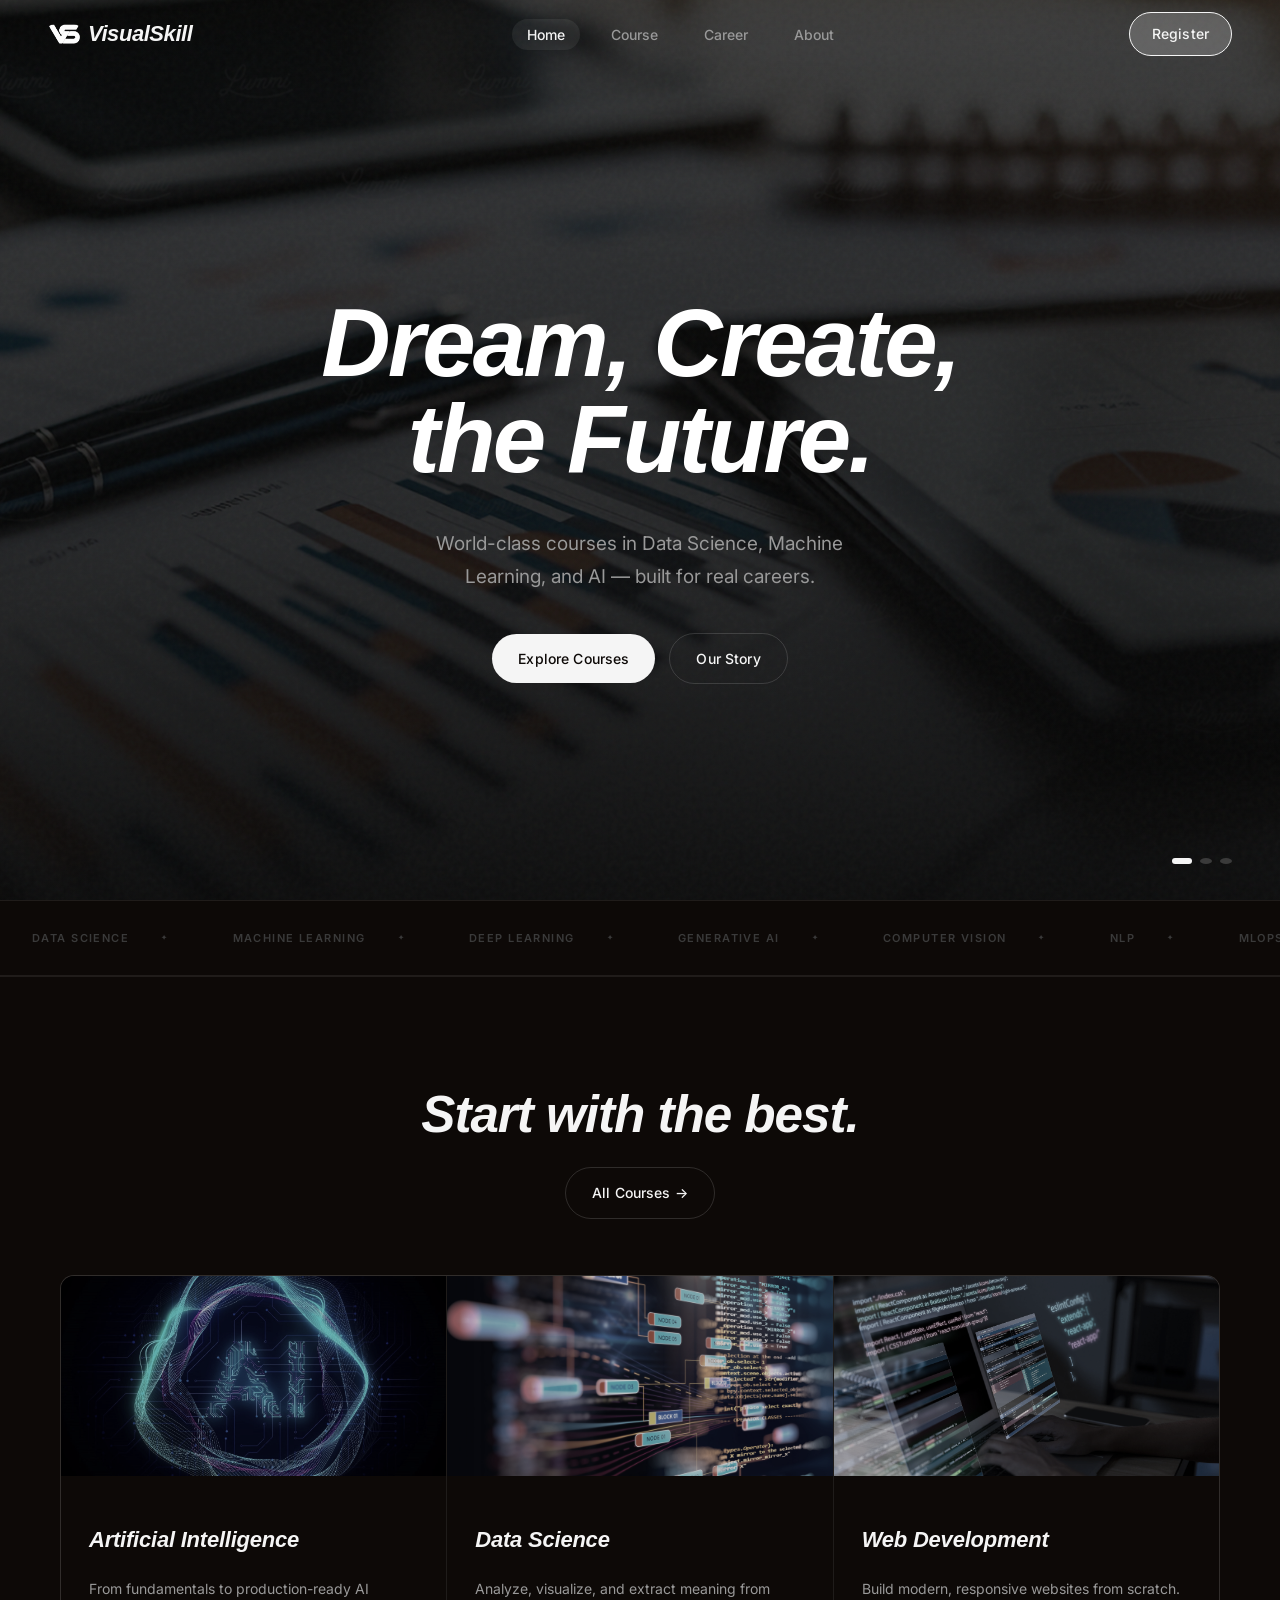
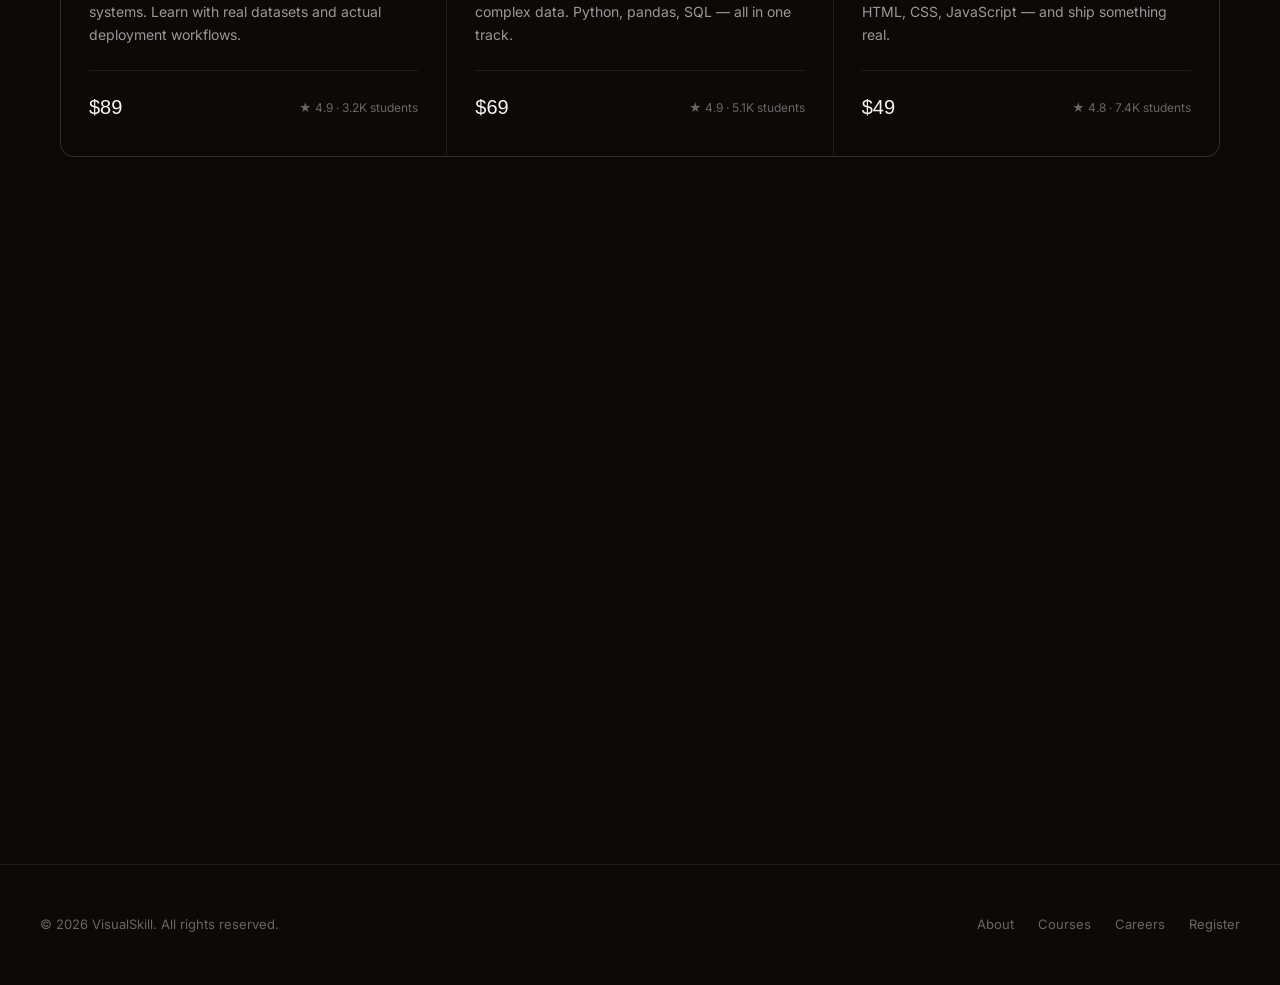
==== index.html @ c840c611 "fix:fe" ====
<!DOCTYPE html>
<html lang="en">
    
<head>
    <meta charset="UTF-8">
    <meta name="viewport" content="width=device-width, initial-scale=1.0">
    <meta name="description"
        content="VisualSkill — Learn Data Science, Machine Learning, and AI from industry experts.">
    <title>VisualSkill</title>
    <link rel="stylesheet" href="css/global.css">
    <link rel="stylesheet" href="css/index.css">
    <link rel="stylesheet" href="css/course.css">
    <script src="js/script.js" defer></script>
</head>

<body>
    <header>
        <nav class="navbar" id="navbar">
            <div class="logowrap" onclick="window.location.href='index.html'" style="cursor: pointer;">
                <img src="assets/icons/logo.png" alt="VisualSkill Logo" class="logo">
                <h1 class="logo">VisualSkill</h1>
            </div>

            <ul class="nav-links" id="navLinks">
                <li><a href="index.html">Home</a></li>
                <li><a href="course.html">Course</a></li>
                <li><a href="career.html">Career</a></li>
                <li><a href="about.html">About</a></li>
                <li class="nav-register-mobile">
                    <a href="register.html" class="btn btn-register">Register</a>
                </li>
            </ul>

            <div class="nav-register-desktop">
                <a href="register.html" class="btn btn-register">Register</a>
            </div>

            <button class="menu-button" onclick="toggleMenu()" aria-label="Toggle Menu">☰</button>
        </nav>
    </header>

    <section class="hero">
        <div class="hero-bg">
            <img src="assets/images/hero1.png" alt="Hero — Data Science" class="active">
            <img src="assets/images/hero2.png" alt="Hero — Machine Learning">
            <img src="assets/images/hero3.png" alt="Hero — Artificial Intelligence">
        </div>

        <div class="hero-content">
            <h1>Dream, Create,<br>the Future.</h1>
            <p>World-class courses in Data Science, Machine Learning, and AI — built for real careers.</p>
            <div class="hero-actions">
                <a href="course.html" class="btn">Explore Courses</a>
                <a href="about.html" class="btn btn-outline">Our Story</a>
            </div>
        </div>

        <div class="hero-dots">
            <button class="hero-dot active" aria-label="Slide 1"></button>
            <button class="hero-dot" aria-label="Slide 2"></button>
            <button class="hero-dot" aria-label="Slide 3"></button>
        </div>
    </section>

    <section class="trail-section">
        <section class="trail-track">
            <span class="trail-item">Data Science</span>
            <span class="trail-item">Machine Learning</span>
            <span class="trail-item">Deep Learning</span>
            <span class="trail-item">Generative AI</span>
            <span class="trail-item">Computer Vision</span>
            <span class="trail-item">NLP</span>
            <span class="trail-item">MLOps</span>
            <span class="trail-item">Python</span>
            <span class="trail-item">SQL & Analytics</span>
            <span class="trail-item">Cloud Engineering</span>
            <span class="trail-item">Data Science</span>
            <span class="trail-item">Machine Learning</span>
            <span class="trail-item">Deep Learning</span>
            <span class="trail-item">Generative AI</span>
            <span class="trail-item">Computer Vision</span>
            <span class="trail-item">NLP</span>
            <span class="trail-item">MLOps</span>
            <span class="trail-item">Python</span>
            <span class="trail-item">SQL & Analytics</span>
            <span class="trail-item">Cloud Engineering</span>
        </section>
    </section>

    <article class="courses reveal">
        <section class="container">
            <div class="courses-header">
                <div>
                    <h2>Start with the best.</h2>
                </div>
                <a href="course.html" class="btn btn-outline">All Courses →</a>
            </div>

            <div class="course-container">

                <article class="course-card">
                    <img src="assets/images/ai.jpg" alt="Artificial Intelligence course thumbnail">
                    <div class="course-card-body">
                        <h3>Artificial Intelligence</h3>
                        <p>From fundamentals to production-ready AI systems. Learn with real datasets and actual
                            deployment workflows.</p>
                        <div class="course-card-footer">
                            <span class="course-price">$89</span>
                            <span class="course-students">★ 4.9 · 3.2K students</span>
                        </div>
                    </div>
                </article>

                <article class="course-card">
                    <img src="assets/images/ds.jpg" alt="Data Science course thumbnail">
                    <div class="course-card-body">
                        <h3>Data Science</h3>
                        <p>Analyze, visualize, and extract meaning from complex data. Python, pandas, SQL — all in one
                            track.</p>
                        <div class="course-card-footer">
                            <span class="course-price">$69</span>
                            <span class="course-students">★ 4.9 · 5.1K students</span>
                        </div>
                    </div>
                </article>

                <article class="course-card">
                    <img src="assets/images/web.jpg" alt="Web Development course thumbnail">
                    <div class="course-card-body">
                        <h3>Web Development</h3>
                        <p>Build modern, responsive websites from scratch. HTML, CSS, JavaScript — and ship something
                            real.</p>
                        <div class="course-card-footer">
                            <span class="course-price">$49</span>
                            <span class="course-students">★ 4.8 · 7.4K students</span>
                        </div>
                    </div>
                </article>

            </div>
        </section>
    </article>

    <section class="career reveal">
        <div class="container">
            <article class="career-inner">
                <div class="career-text">
                    <h2>Join Our Team.</h2>
                    <p>We're looking for passionate people who believe learning changes lives. Shape the future of tech
                        education with us.</p>
                </div>
                <div class="career-cta">
                    <a href="career.html" class="btn btn-dark">View Open Roles</a>
                </div>
            </article>
        </div>
    </section>

    
    <footer>
        <p>&copy; 2026 VisualSkill. All rights reserved.</p>
        <div class="footer-links">
            <a href="about.html">About</a>
            <a href="course.html">Courses</a>
            <a href="career.html">Careers</a>
            <a href="register.html">Register</a>
        </div>
    </footer>

</body>

</html>
---- css/global.css ----
@import url('https://fonts.googleapis.com/css2?family=Inter:wght@300;400;500;600&family=Playfair+Display:ital,wght@0,700;1,400;1,700&display=swap');

:root {
    --black:       #0D0907;
    --black-2:     #111111;
    --black-3:     #1a1a1a;
    --black-4:     #242424;
    --gray-dark:   #3a3a3a;
    --gray-mid:    #666666;
    --gray-light:  #999999;
    --gray-pale:   #cccccc;
    --white-dim:   #e8e8e8;
    --white:       #f5f5f5;
    --pure-white:  #ffffff;
    --border:      rgba(255,255,255,0.08);
    --border-md:   rgba(255,255,255,0.14);      

    --font-display: 'Montserrat', sans-serif;
    --font-body:    'Inter', sans-serif;

    --nav-h: 68px;
    --radius: 14px;
    --radius-lg: 24px;
    --radius-pill: 999px;
    --ease: cubic-bezier(0.4, 0, 0.2, 1);
    --transition: 0.3s var(--ease);
    --max-w: 1160px;
}

html { scroll-behavior: smooth; }

body {
    margin: 0;
    padding: 0;
    box-sizing: border-box;
    font-family: var(--font-body);
    background-color: var(--black);
    color: var(--white);
    font-size: 16px;
    line-height: 1.65;
    overflow-x: hidden;
    -webkit-font-smoothing: antialiased;
}



a { color: inherit; text-decoration: none; }
img { max-width: 100%; display: block; }
ul { list-style: none; }
button { font-family: var(--font-body); cursor: pointer; border: none; background: none; }

.container {
    max-width: var(--max-w);
    margin: 0 auto;
    padding: 0 40px;
}

.section { padding: 110px 0; }

.section-label {
    font-size: 11px;
    font-weight: 600;
    letter-spacing: 0.14em;
    text-transform: uppercase;
    color: var(-);
    margin-bottom: 14px;
}

.btn {
    display: inline-flex;
    align-items: center;
    gap: 8px;
    font-family: var(--font-body);
    font-size: 14px;
    font-weight: 500;
    padding: 13px 26px;
    border-radius: var(--radius-pill);
    transition: var(--transition);
    cursor: pointer;
    border: none;
    white-space: nowrap;
    letter-spacing: 0.01em;
    background: var(--white);
    color: var(--black);
}

.btn:hover {
    background: var(--pure-white);
    transform: scale(1.03);
}

.btn-outline {
    background: transparent;
    color: var(--white);
    border: 1px solid var(--border-md);
}

.btn-outline:hover {
    background: rgba(255,255,255,0.06);
    border-color: rgba(255,255,255,0.28);
}

.btn-dark {
    background: var(--black);
    color: var(--pure-white);
    border: 1px solid rgba(0,0,0,0.08);
}

.btn-dark:hover {
    background: var(--black-3);
    transform: scale(1.03);
}

/* ── Navbar ── */
.navbar {
    position: fixed;
    top: 0; left: 0; right: 0;
    z-index: 900;
    height: var(--nav-h);
    display: flex;
    justify-content: space-between;
    align-items: center;
    padding: 0 48px;
    transition: var(--transition);
}

.navbar.scrolled {
    background: rgba(8, 8, 8, 0.88);
    backdrop-filter: blur(24px);
    -webkit-backdrop-filter: blur(24px);
    border-bottom: 1px solid var(--border);
}

.logo {
    font-family: var(--font-display);
    font-style: italic;
    font-size: 22px;
    font-weight: 700;
    color: var(--white);
    letter-spacing: -0.02em;
    line-height: 1;
}

.logowrap {
    display: flex;
    flex-direction: row;
    align-items: center;
    gap: 8px;
}

.logowrap img{
    width: 32px;
    height: 20px;
    border-radius: 6px;
}

.nav-links {
    display: flex;
    align-items: center;
    gap: 16px;
}

.nav-links a {
    font-size: 14px;
    font-weight: 500;
    color: var(--gray-light);
    padding: 7px 15px;
    border-radius: var(--radius-pill);
    transition: var(--transition);
}

.nav-links a:hover,
.nav-links a.active {
    color: var(--white);
    background: rgba(255,255,255,0.07);
}

.btn-register {
    font-size: 14px;
    font-weight: 500;
    color: var(--white);
    background: rgba(255,255,255,0.2);
    border-color: var(--white);
    border-style: solid;
    border-width: 0.5px ;
    
    padding: 9px 22px;
    border-radius: var(--radius-pill);
    transition: var(--transition);
}

.btn-register:hover {
    background: var(--white);
    color: var(--black);
    transform: scale(1.03);
}

.nav-register-mobile { display: none; }
.nav-register-desktop { display: block; }

.menu-button {
    display: none;
    flex-direction: column;
    gap: 5px;
    padding: 8px;
    color: var(--white);
    font-size: 22px;
    line-height: 1;
    background: none;
    border: none;
}

.nav-links.active {
    display: flex !important;
}

/* ── Footer ── */
footer {
    padding: 36px 40px;
    border-top: 1px solid var(--border);
    display: flex;
    align-items: center;
    justify-content: space-between;
    gap: 24px;
}

footer p {
    font-size: 13px;
    color: var(--gray-mid);
}

.footer-links {
    display: flex;
    gap: 24px;
}

.footer-links a {
    font-size: 13px;
    color: var(--gray-mid);
    transition: var(--transition);
}

.footer-links a:hover { color: var(--white); }

/* ── Animations ── */
.reveal {
    opacity: 0;
    transform: translateY(28px);
    transition: opacity 0.7s var(--ease), transform 0.7s var(--ease);
}

.reveal.visible {
    opacity: 1;
    transform: translateY(0);
}

@keyframes pageEnter {
    from { opacity: 0; transform: translateY(16px); }
    to   { opacity: 1; transform: translateY(0); }
}

.page-hero {
    padding-top: 80px;
    padding-bottom: 80px;
    border-bottom: 1px solid var(--border);
}

.page-hero h1 {
    font-family: var(--font-display);
    font-size: clamp(40px, 6vw, 80px);
    font-style: italic;
    letter-spacing: -0.03em;
    line-height: 1.05;
    margin-bottom: 20px;
}

.page-hero p {
    font-size: 18px;
    color: var(--gray-light);
    max-width: 520px;
    line-height: 1.7;
}

/* ── Responsive ── */
@media screen and (max-width: 700px) {
    .navbar { padding: 0 20px; }

    .nav-register-desktop { display: none; }

    .nav-register-mobile {
        display: block;
        margin-top: 8px;
    }

    .nav-register-mobile .btn-register {
        font-size: 18px;
        font-family: var(--font-display);
        font-style: italic;
        font-weight: 700;
        background: var(--white);
        color: var(--black);
        padding: 12px 32px;
    }

    .nav-links {
        position: fixed;
        top: var(--nav-h);
        left: 0; right: 0;
        background: rgba(8,8,8,0.97);
        backdrop-filter: blur(20px);
        flex-direction: column;
        align-items: center;
        padding: 40px 24px;
        gap: 20px;
        display: none;
        border-bottom: 1px solid var(--border);
    }

    .nav-links a {
        font-size: 22px;
        font-family: var(--font-display);
        font-style: italic;
    }

    .menu-button { display: flex; }

    footer {
        flex-direction: column;
        text-align: center;
        padding: 28px 20px;
    }

}
---- css/index.css ----
/* ── Hero ── */
.hero {
    position: relative;
    height: 100vh;
    min-height: 640px;
    overflow: hidden;
    display: flex;
    align-items: center;
    justify-content: center;
}

.hero-bg {
    position: absolute;
    inset: 0;
    z-index: 0;
}

.hero-bg img {
    position: absolute;
    inset: 0;
    width: 100%;
    height: 100%;
    object-fit: cover;
    opacity: 0;
    transition: opacity 1.2s ease-in-out;
    filter: brightness(0.35) grayscale(40%);
}

.hero-bg img.active {
    opacity: 1;
}

.hero::before {
    content: '';
    position: absolute;
    inset: 0;
    background: linear-gradient(
        180deg,
        rgba(8,8,8,0.35) 0%,
        rgba(8,8,8,0.55) 60%,
        rgba(8,8,8,0.92) 100%
    );
    z-index: 1;
}

.hero::after {
    content: '';
    position: absolute;
    inset: 0;
    background-image: url("data:image/svg+xml,%3Csvg viewBox='0 0 200 200' xmlns='http://www.w3.org/2000/svg'%3E%3Cfilter id='n'%3E%3CfeTurbulence type='fractalNoise' baseFrequency='0.85' numOctaves='4' stitchTiles='stitch'/%3E%3C/filter%3E%3Crect width='100%25' height='100%25' filter='url(%23n)' opacity='0.035'/%3E%3C/svg%3E");
    z-index: 2;
    pointer-events: none;
}

.hero-content {
    position: relative;
    z-index: 3;
    text-align: center;
    padding: 0 24px;
    max-width: 820px;
    display: flex;
    flex-direction: column;
    align-items: center;
    animation: heroFadeUp 1s var(--ease) both;
}

@keyframes heroFadeUp {
    from { opacity: 0; transform: translateY(36px); }
    to   { opacity: 1; transform: translateY(0); }
}

.hero-content h1 {
    font-family: var(--font-display);
    font-size: clamp(44px, 7.5vw, 96px);
    font-style: italic;
    font-weight: 700;
    line-height: 1;
    letter-spacing: -0.03em;
    color: var(--pure-white);
    margin-bottom: 22px;
}

.hero-content p {
    font-size: clamp(16px, 2vw, 19px);
    color: var(--gray-light);
    max-width: 480px;
    margin-bottom: 40px;
    line-height: 1.7;
}

.hero-actions {
    display: flex;
    align-items: center;
    gap: 14px;
    flex-wrap: wrap;
    justify-content: center;
}

.hero-dots {
    position: absolute;
    bottom: 36px;
    right: 48px;
    z-index: 3;
    display: flex;
    gap: 8px;
}

.hero-dot {
    width: 6px; height: 6px;
    border-radius: 50%;
    background: var(--gray-dark);
    transition: var(--transition);
    cursor: pointer;
    border: none;
}

.hero-dot.active {
    background: var(--white);
    width: 20px;
    border-radius: 3px;
}

/* ── Trail / Ticker ── */
.trail-section {
    padding: 28px 0;
    border-top: 1px solid var(--border);
    border-bottom: 1px solid var(--border);
    overflow: hidden;
}

.trail-track {
    display: flex;
    gap: 0;
    animation: trail 30s linear infinite;
    width: max-content;
}

.trail-track:hover { animation-play-state: paused; }

.trail-item {
    font-size: 11px;
    font-weight: 600;
    letter-spacing: 0.13em;
    text-transform: uppercase;
    color: var(--gray-dark);
    white-space: nowrap;
    padding: 0 32px;
    display: flex;
    align-items: center;
    gap: 32px;
}

.trail-item::after {
    content: '✦';
    font-size: 7px;
    color: var(--gray-dark);
}

@keyframes trail {
    from { transform: translateX(0); }
    to   { transform: translateX(-50%); }
}

/* ── Career CTA (index) ── */
.career {
    padding: 110px 0;
    border-top: 1px solid var(--border);
}

.career-inner {
    background: var(--white);
    color: var(--black);
    border-radius: var(--radius-lg);
    padding: 88px 80px;
    display: flex;
    align-items: center;
    justify-content: space-between;
    gap: 48px;
    position: relative;
    overflow: hidden;
}

.career-inner::before {
    content: 'JOIN';
    position: absolute;
    right: -24px;
    top: 50%;
    transform: translateY(-50%);
    font-family: var(--font-display);
    font-style: italic;
    font-size: 200px;
    opacity: 0.04;
    line-height: 1;
    pointer-events: none;
    letter-spacing: -0.05em;
    color: var(--black);
}

.career-text h2 {
    font-family: var(--font-display);
    font-size: clamp(28px, 3.5vw, 48px);
    font-style: italic;
    letter-spacing: -0.02em;
    line-height: 1.1;
    margin-bottom: 14px;
    color: var(--black);
}

.career-text p {
    font-size: 16px;
    color: rgba(0,0,0,0.55);
    max-width: 400px;
    line-height: 1.7;
}

.career-cta { flex-shrink: 0; }

/* ── Responsive ── */
@media screen and (max-width: 700px) {
    .hero-content h1 { font-size: clamp(38px, 11vw, 56px); }
    .hero-scroll { display: none; }
    .hero-dots { right: 20px; bottom: 24px; }

    .career { padding: 72px 0; }

    .career-inner {
        flex-direction: column;
        padding: 48px 32px;
        text-align: center;
        border-radius: var(--radius);
    }

    .career-inner::before { display: none; }
}
---- css/course.css ----
.courses {
    padding: 110px 0;
    border-top: 1px solid var(--border);
}

.courses .container {
    padding: 0 40px;
}

.jobs-filter {
    display: flex;
    gap: 8px;
    margin-bottom: 48px;
    flex-wrap: wrap;
}

.courses-header {
    display: flex;
    flex-direction: column;
    align-items: center;
    margin-bottom: 56px;
    gap: 24px;
}

.courses-header h2 {
    margin: 0;
    font-family: var(--font-display);
    font-size: clamp(32px, 4vw, 52px);
    font-style: italic;
    letter-spacing: -0.02em;
    line-height: 1.1;
}

.course-container {
    display: grid;
    grid-template-columns: repeat(3, 1fr);
    gap: 1px;
    background: var(--border);
    border: 1px solid var(--border);
    border-radius: var(--radius);
    overflow: hidden;
}

.course-card {
    background: var(--black);
    padding: 0;
    transition: background var(--transition);
    display: flex;
    flex-direction: column;
    overflow: hidden;
}

.course-card:hover {
    background: var(--black-3);
}

.course-card img {
    width: 100%;
    height: 200px;
    object-fit: cover;
    filter: grayscale(60%) brightness(0.8);
    transition: var(--transition);
}

.course-card:hover img {
    filter: grayscale(20%) brightness(0.9);
}

.course-card-body {
    padding: 28px 28px 32px;
    display: flex;
    flex-direction: column;
    flex: 1;
}

.course-tag {
    font-size: 10px;
    font-weight: 600;
    letter-spacing: 0.12em;
    text-transform: uppercase;
    color: var(--gray-mid);
    margin-bottom: 10px;
}

.course-card h3 {
    font-family: var(--font-display);
    font-size: 22px;
    font-style: italic;
    letter-spacing: -0.01em;
    margin-bottom: 10px;
    line-height: 1.25;
}

.course-card p {
    font-size: 14px;
    color: var(--gray-light);
    line-height: 1.65;
    flex: 1;
    margin-bottom: 24px;
}

.course-card-footer {
    display: flex;
    align-items: center;
    justify-content: space-between;
    padding-top: 20px;
    border-top: 1px solid var(--border);
}

.course-price {
    font-family: var(--font-display);
    font-size: 20px;
}

.course-students {
    font-size: 12px;
    color: var(--gray-mid);
}

/* ── Course Page Grid ── */
.course-page-grid {
    display: grid;
    grid-template-columns: repeat(3, 1fr);
    gap: 1px;
    background: var(--border);
    border: 1px solid var(--border);
    border-radius: var(--radius);
    overflow: hidden;
}

.rating-section {
    background: #000;
    padding: 80px 20px;
    display: flex;
    justify-content: center;
}

.rating-wrapper {
    width: 100%;
    max-width: 1200px;
}

.rating-kiri {
    text-align: center;
}

.rating-judul {
    font-size: clamp(32px, 5vw, 56px);
    color: #fff;
    margin-bottom: 16px;
}

.rating-subjudul {
    max-width: 650px;
    margin: 0 auto 60px;

    font-size: 16px;
    line-height: 1.7;
    color: #bdbdbd;
}

/* TESTIMONIAL */
.testimonial-section {
    width: 100%;
    margin-bottom: 30px;
}

.testimonial-container {
    background: #efefef;
    border-radius: 24px;
    padding: 30px 60px;
    display: flex;
    align-items: center;
    justify-content: space-between;
    gap: 40px;
    overflow: hidden;

    transition:
        background-color 0.4s ease-in-out,
        transform 0.4s ease-in-out;
}

/* transition default */
.testimonial-container h2,
.testimonial-container span,
.testimonial-container p {
    transition: color 0.4s ease-in-out;
}

/* hover */
.testimonial-container:hover {
    background-color: var(--black);
    border: 1px solid var(--border);
    transform: translateY(-2px);
}

.testimonial-container:hover h2,
.testimonial-container:hover span,
.testimonial-container:hover p {
    color: #fff;
}

.testimonial-content {
    flex: 1;
}

.testimonial-text {
    font-size: clamp(14px, 3vw, 20px);
    line-height: 1.5;
    font-weight: 500;
    color: #111827;
    margin-bottom: 40px;
}

.testimonial-author {
    display: flex;
    align-items: center;
    gap: 16px;
}

.author-image {
    width: 60px;
    height: 60px;

    border-radius: 50%;
    object-fit: cover;
}

.author-detail {
    display: flex;
    flex-direction: column;
    gap: 4px;
}

.author-top {
    display: flex;
    align-items: center;
    gap: 10px;
    flex-wrap: wrap;
}

.author-name {
    font-size: 18px;
    font-weight: 700;
    color: #111827;
}

.separator {
    color: #6b7280;
}

.author-brand {
    font-size: 18px;
    font-weight: 700;
    color: #0057b8;
}

.author-role {
    display: flex;
    width: 100%;
    margin: 0;
    font-size: 14px;
    align-items: start;
    color: #6b7280;
}

.testimonial-preview {
    flex: 1;
    max-width: 280px;
}

.testimonial-preview img {
    width: 100%;
    display: block;

    border-radius: 16px;

    transform: rotate(-4deg);
}

/* ── Responsive ── */
@media screen and (max-width: 700px) {
    .courses {
        padding: 72px 0;
    }

    .courses .container {
        padding: 0 20px;
    }

    .courses-header {
        flex-direction: column;
        align-items: center;
        gap: 16px;
    }

    .course-container,
    .course-page-grid {
        grid-template-columns: 1fr;
    }

    .testimonial-container {
        flex-direction: column;
        text-align: left;

        padding: 32px 24px;
    }

    .testimonial-preview {
        max-width: 100%;
    }

    .testimonial-text {
        margin-bottom: 30px;
    }
}
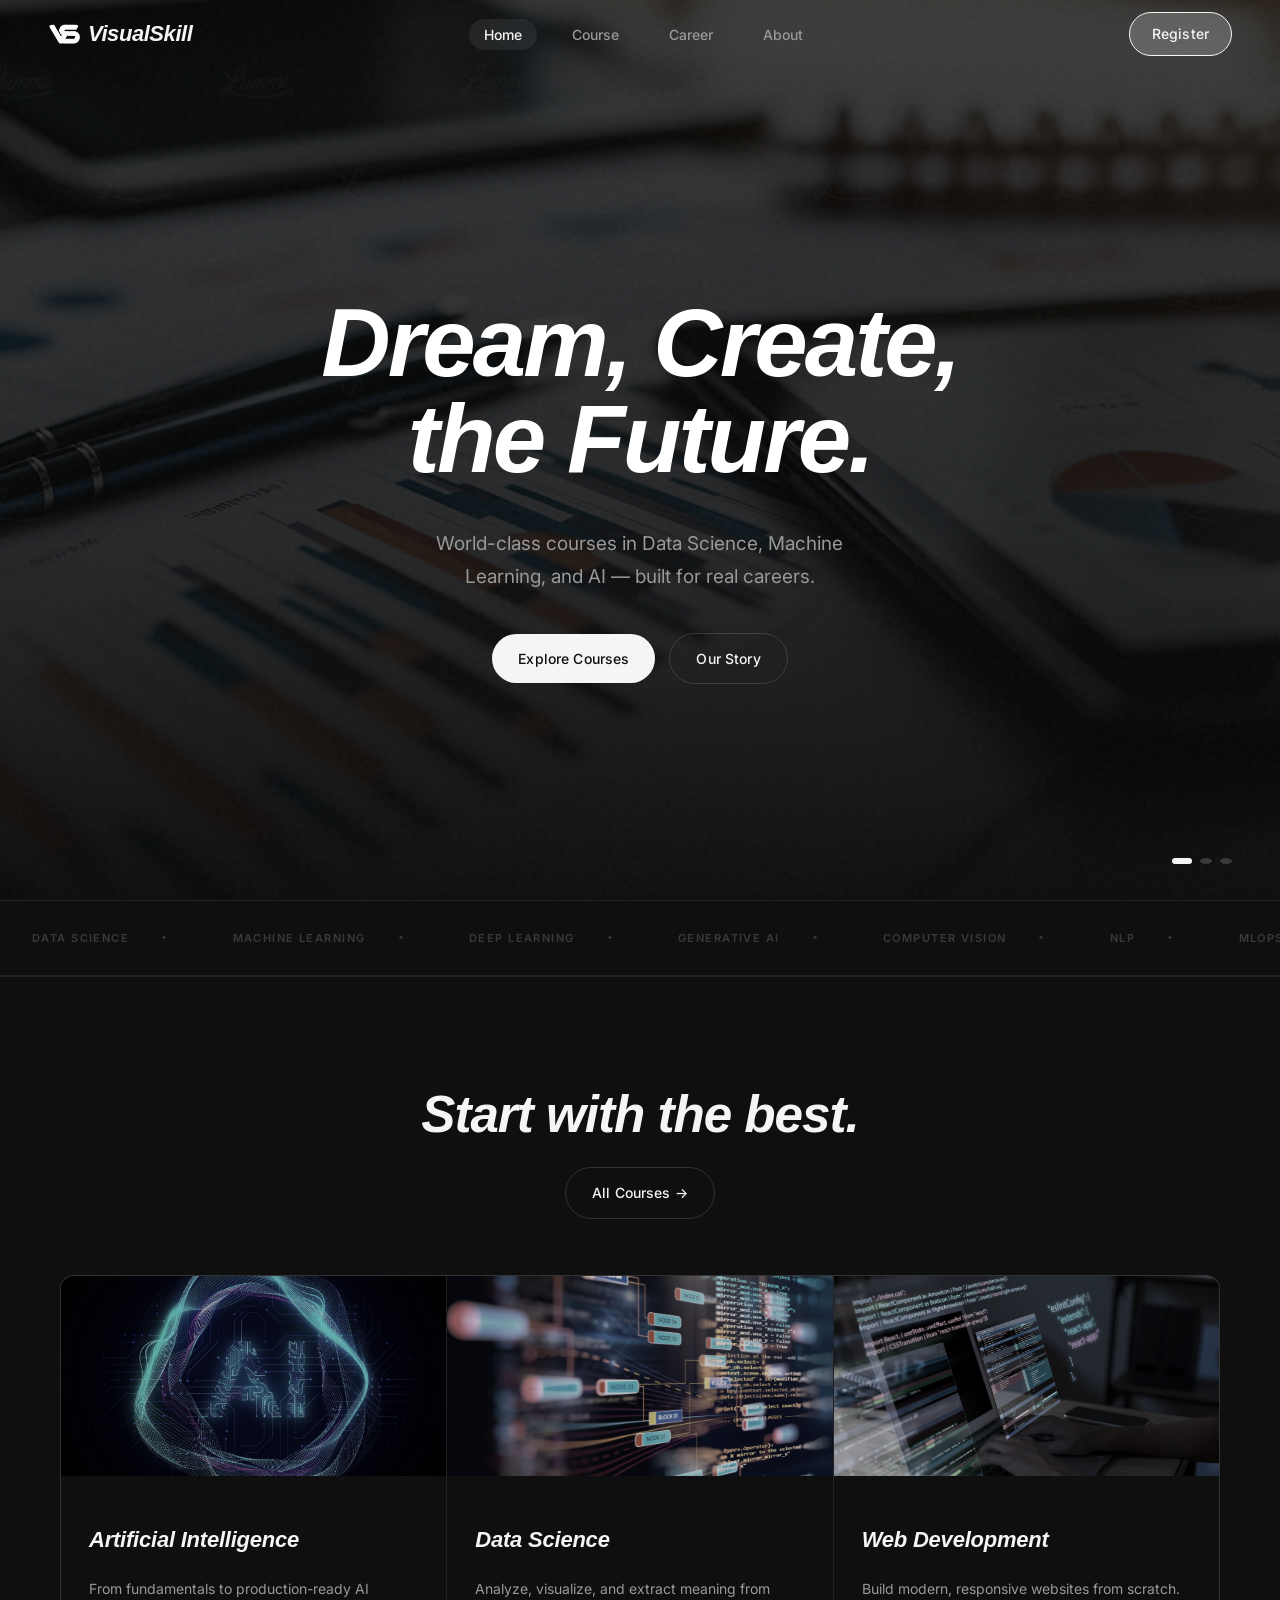
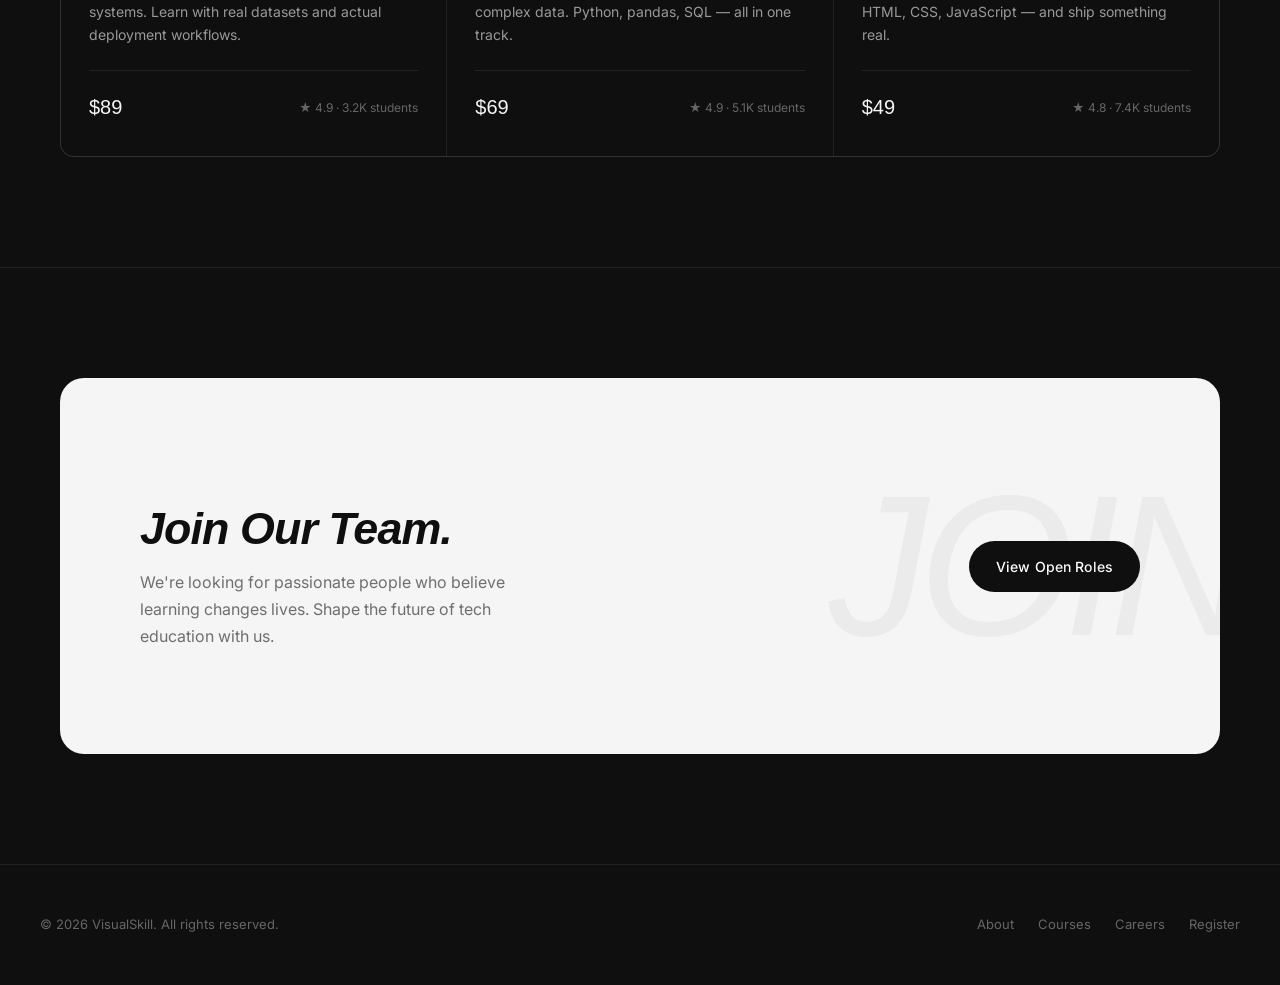
==== commit 43f58a6a: "fix:navbar" ====
--- a/index.html
+++ b/index.html
@@ -1,6 +1,6 @@
 <!DOCTYPE html>
 <html lang="en">
-    
+
 <head>
     <meta charset="UTF-8">
     <meta name="viewport" content="width=device-width, initial-scale=1.0">
@@ -16,10 +16,14 @@
 <body>
     <header>
         <nav class="navbar" id="navbar">
-            <div class="logowrap" onclick="window.location.href='index.html'" style="cursor: pointer;">
-                <img src="assets/icons/logo.png" alt="VisualSkill Logo" class="logo">
-                <h1 class="logo">VisualSkill</h1>
+            
+            <div class="wadahlogo">
+                <div class="logowrap" onclick="window.location.href='index.html'" style="cursor: pointer;">
+                    <img src="assets/icons/logo.png" alt="VisualSkill Logo" class="logo">
+                    <h1 class="logo">VisualSkill</h1>
+                </div>
             </div>
+
 
             <ul class="nav-links" id="navLinks">
                 <li><a href="index.html">Home</a></li>
@@ -156,7 +160,7 @@
         </div>
     </section>
 
-    
+
     <footer>
         <p>&copy; 2026 VisualSkill. All rights reserved.</p>
         <div class="footer-links">
--- a/css/global.css
+++ b/css/global.css
@@ -1,7 +1,7 @@
 @import url('https://fonts.googleapis.com/css2?family=Inter:wght@300;400;500;600&family=Playfair+Display:ital,wght@0,700;1,400;1,700&display=swap');
 
 :root {
-    --black:       #0D0907;
+    --black:       #0f0f0f;
     --black-2:     #111111;
     --black-3:     #1a1a1a;
     --black-4:     #242424;
@@ -62,7 +62,7 @@
     font-weight: 600;
     letter-spacing: 0.14em;
     text-transform: uppercase;
-    color: var(-);
+    color: var(--gray-light);
     margin-bottom: 14px;
 }
 
@@ -124,6 +124,12 @@
     transition: var(--transition);
 }
 
+.wadahlogo{
+    width: 110px;
+    display: flex;
+    justify-content: flex-start;
+}
+
 .navbar.scrolled {
     background: rgba(8, 8, 8, 0.88);
     backdrop-filter: blur(24px);
@@ -155,9 +161,12 @@
 }
 
 .nav-links {
-    display: flex;
-    align-items: center;
-    gap: 16px;
+    margin: 0;
+    padding: 0;
+    list-style: none;
+    display: flex;
+    align-items: center;
+    gap: 20px;
 }
 
 .nav-links a {
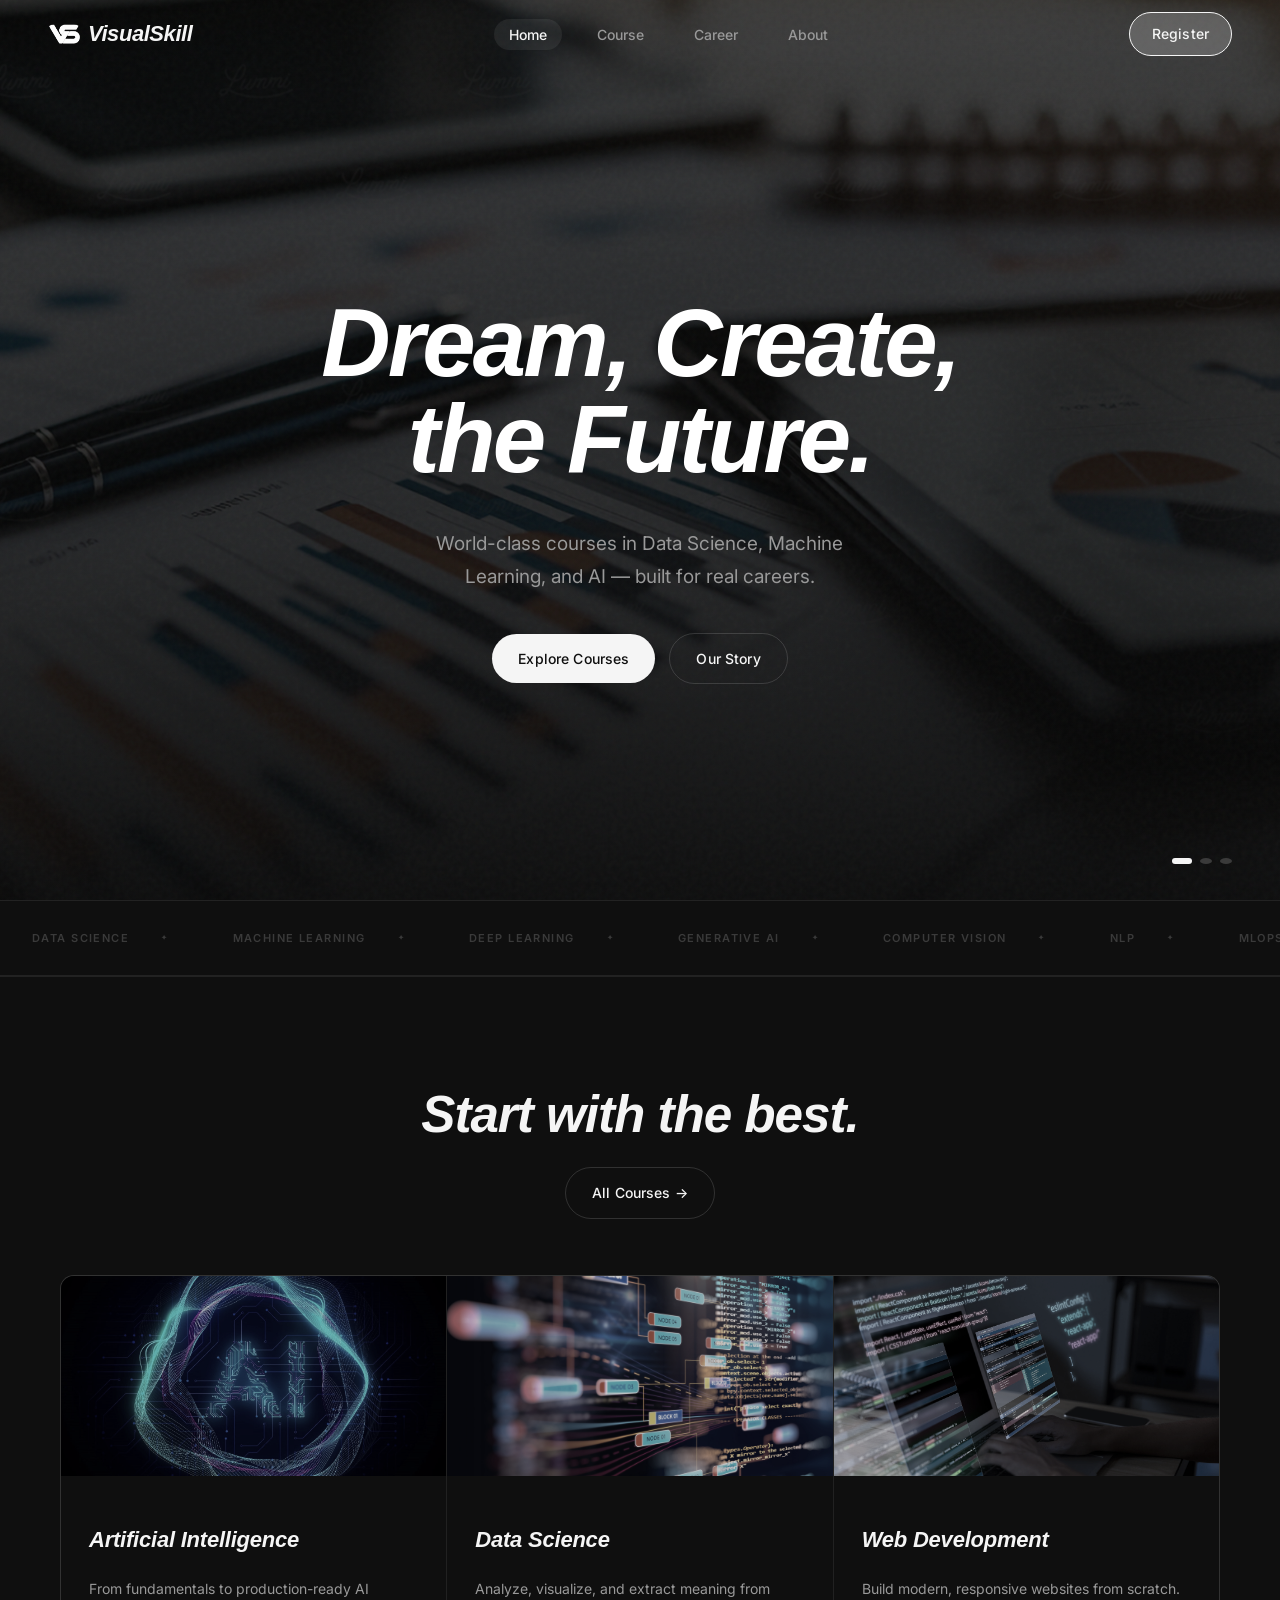
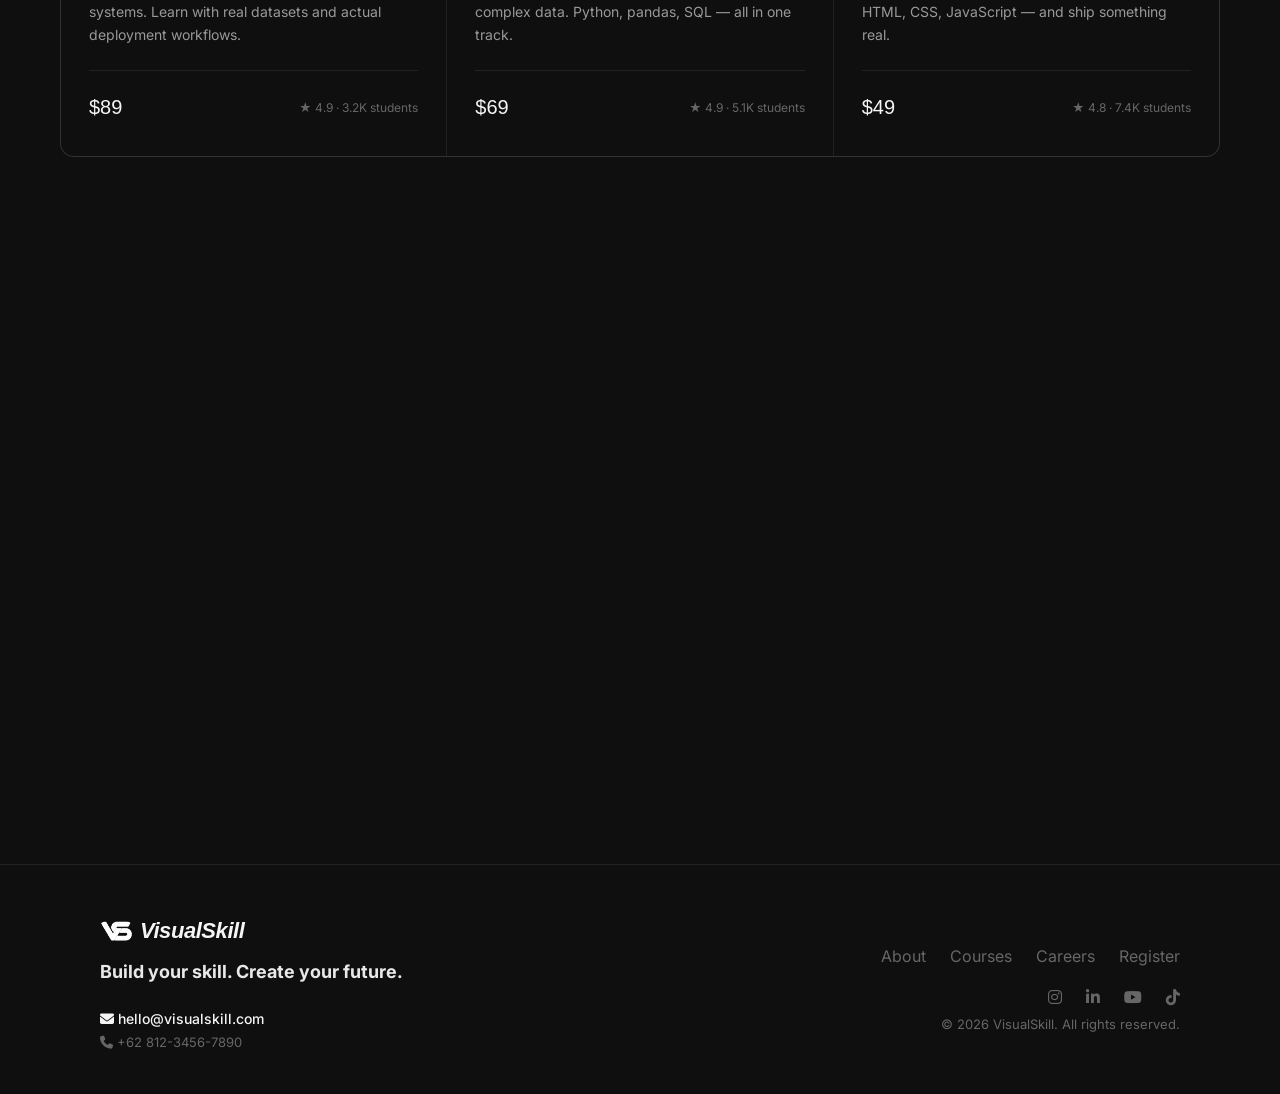
==== commit 23c1329c: "fix:assets" ====
--- a/index.html
+++ b/index.html
@@ -7,6 +7,7 @@
     <meta name="description"
         content="VisualSkill — Learn Data Science, Machine Learning, and AI from industry experts.">
     <title>VisualSkill</title>
+    <link rel="stylesheet" href="https://cdnjs.cloudflare.com/ajax/libs/font-awesome/6.5.1/css/all.min.css" />
     <link rel="stylesheet" href="css/global.css">
     <link rel="stylesheet" href="css/index.css">
     <link rel="stylesheet" href="css/course.css">
@@ -16,7 +17,6 @@
 <body>
     <header>
         <nav class="navbar" id="navbar">
-            
             <div class="wadahlogo">
                 <div class="logowrap" onclick="window.location.href='index.html'" style="cursor: pointer;">
                     <img src="assets/icons/logo.png" alt="VisualSkill Logo" class="logo">
@@ -162,12 +162,60 @@
 
 
     <footer>
-        <p>&copy; 2026 VisualSkill. All rights reserved.</p>
-        <div class="footer-links">
-            <a href="about.html">About</a>
-            <a href="course.html">Courses</a>
-            <a href="career.html">Careers</a>
-            <a href="register.html">Register</a>
+        <div class="footer-brand">
+            <div class="wadahlogo">
+                <div class="logowrap" onclick="window.location.href='index.html'" style="cursor: pointer;">
+                    <img src="assets/icons/logo.png" alt="VisualSkill Logo" class="logo">
+                    <h1 class="logo">VisualSkill</h1>
+                </div>
+            </div>
+
+            <p class="tagline">
+                Build your skill. Create your future.
+            </p>
+
+            <div class="footer-contact">
+                <p>
+                    <i class="fa-solid fa-envelope"></i>
+                    hello@visualskill.com
+                </p>
+
+                <p>
+                    <i class="fa-solid fa-phone"></i>
+                    +62 812-3456-7890
+                </p>
+            </div>
+        </div>
+
+        <div class="footer-right">
+            <div class="footer-links">
+                <a href="about.html">About</a>
+                <a href="course.html">Courses</a>
+                <a href="career.html">Careers</a>
+                <a href="register.html">Register</a>
+            </div>
+
+            <div class="footer-socials">
+                <a href="#">
+                    <i class="fa-brands fa-instagram"></i>
+                </a>
+
+                <a href="#">
+                    <i class="fa-brands fa-linkedin-in"></i>
+                </a>
+
+                <a href="#">
+                    <i class="fa-brands fa-youtube"></i>
+                </a>
+
+                <a href="#">
+                    <i class="fa-brands fa-tiktok"></i>
+                </a>
+            </div>
+
+            <p class="copyright">
+                &copy; 2026 VisualSkill. All rights reserved.
+            </p>
         </div>
     </footer>
 
--- a/css/global.css
+++ b/css/global.css
@@ -125,7 +125,7 @@
 }
 
 .wadahlogo{
-    width: 110px;
+    width: 160px;
     display: flex;
     justify-content: flex-start;
 }
@@ -225,31 +225,83 @@
 
 /* ── Footer ── */
 footer {
-    padding: 36px 40px;
+    padding: 40px 100px 40px 100px;
     border-top: 1px solid var(--border);
     display: flex;
-    align-items: center;
     justify-content: space-between;
-    gap: 24px;
-}
-
-footer p {
+    align-items: flex-start;
+    gap: 20px;
+    flex-wrap: wrap;
+}
+
+.footer-brand {
+    max-width: 420px;
+}
+
+.footer-brand h3 {
+    
+    font-size: 30px;
+    margin-bottom: 10px;
+    color: var(--white);
+}
+
+.tagline {
+    font-size: 18px;
+    font-weight: bold;
+    line-height: 1.7;
+    color: var(--white-dim);
+    margin: 0 0 10px 0;
+}
+
+.footer-contact {
+    display: flex;
+    flex-direction: column;
+    gap: 2px;
+}
+
+.footer-contact p:first-child {
+    margin: 10px 0px 0px 0px;
+    font-size: 14px;
+    font-weight: 500;
+    color: var(--white);
+}
+
+.footer-contact p,
+.copyright {
+    margin: 0;
+    max-width: 420px;
     font-size: 13px;
     color: var(--gray-mid);
 }
 
-.footer-links {
+.footer-right {
+    margin-top: 28px;
+    display: flex;
+    flex-direction: column;
+    align-items: flex-end;
+    gap: 4px;
+}
+
+.footer-links,
+.footer-socials {
+    margin: 10px 0px 0px 0px;
     display: flex;
     gap: 24px;
-}
-
-.footer-links a {
-    font-size: 13px;
+    flex-wrap: wrap;
+}
+
+.footer-links a,
+.footer-socials a {
+    margin: 0px 0px 0px 0px;
+    font-size: 16px;
     color: var(--gray-mid);
     transition: var(--transition);
 }
 
-.footer-links a:hover { color: var(--white); }
+.footer-links a:hover,
+.footer-socials a:hover {
+    color: var(--white);
+}
 
 /* ── Animations ── */
 .reveal {
@@ -334,9 +386,28 @@
     .menu-button { display: flex; }
 
     footer {
+        display: flex;
         flex-direction: column;
         text-align: center;
         padding: 28px 20px;
-    }
-
-}
+        align-items: center;
+        justify-content: center;
+    }
+
+    .footer-brand {
+        display: flex;
+        flex-direction: column;
+        align-items: center;
+        justify-content: center;
+    }
+
+    .footer-right {
+        align-items: center;
+    }
+
+    .footer-links,
+    .footer-socials {
+        justify-content: center;
+    }
+
+}
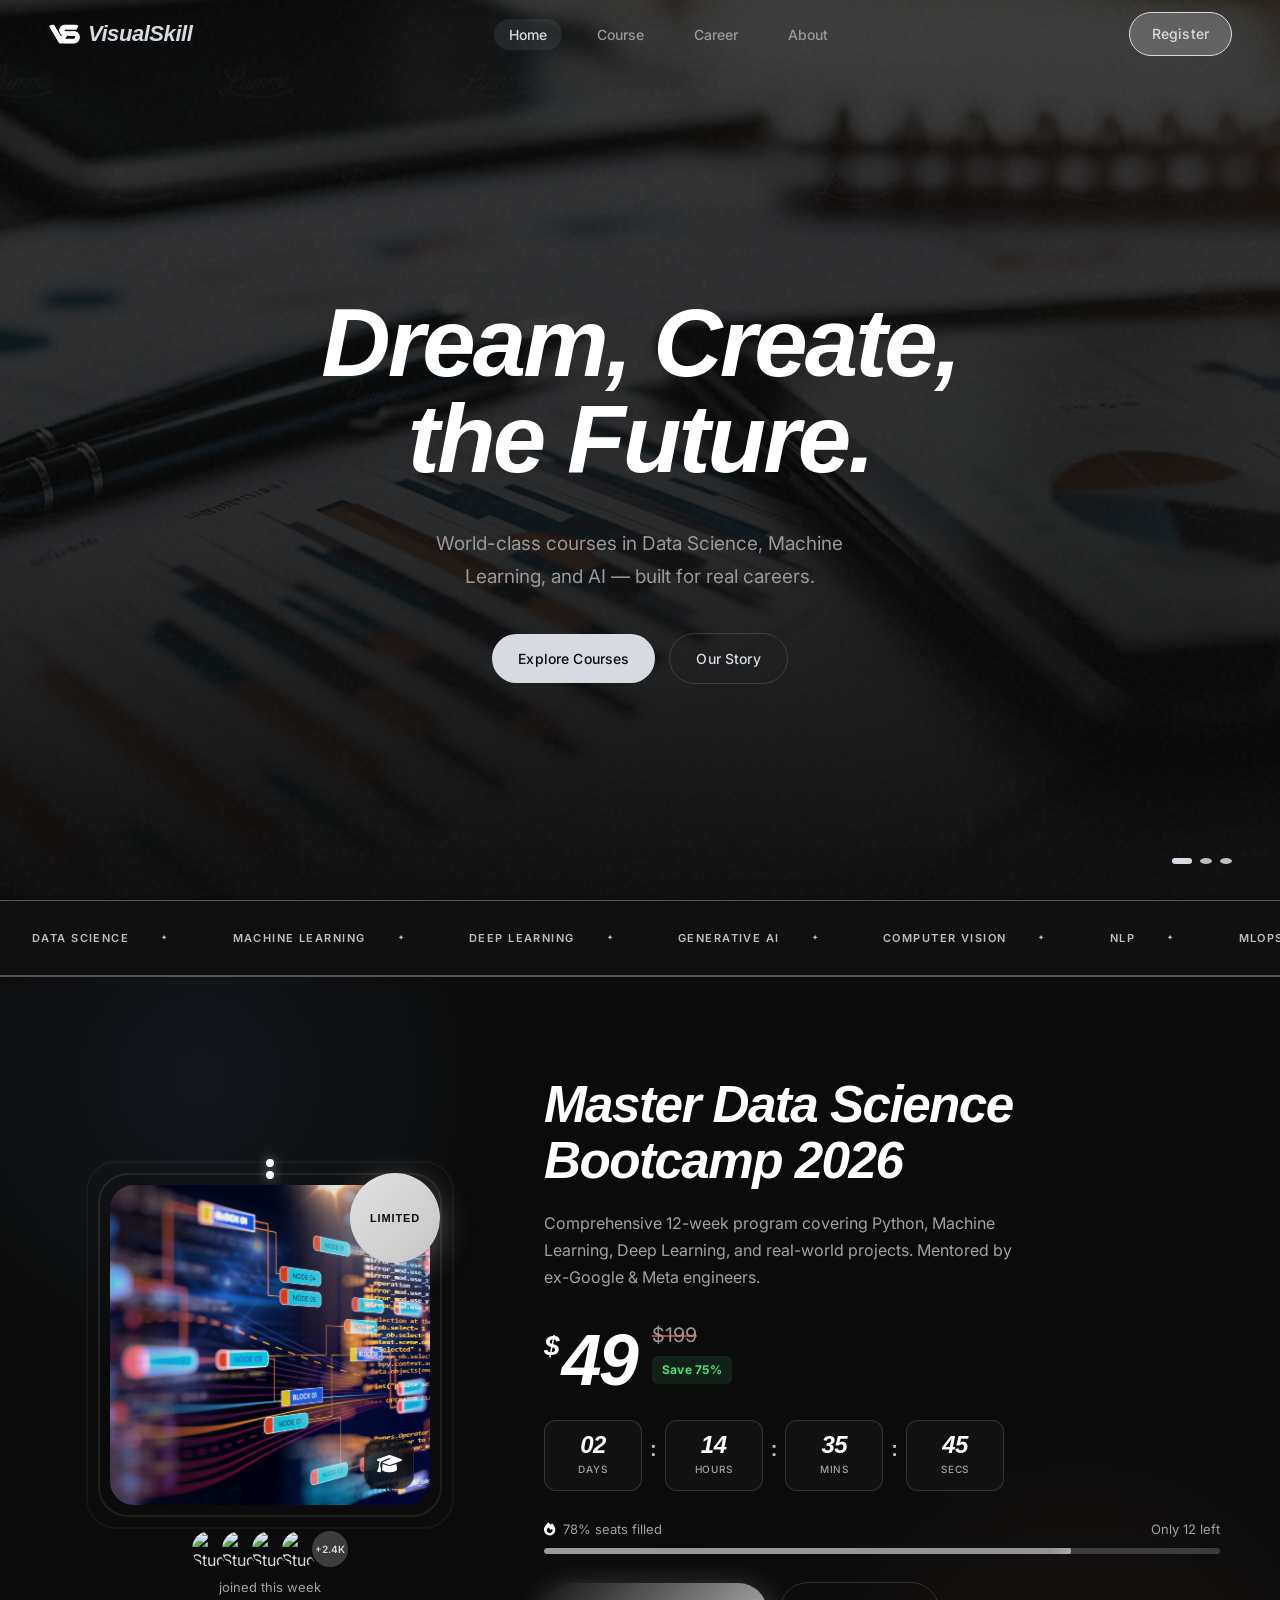
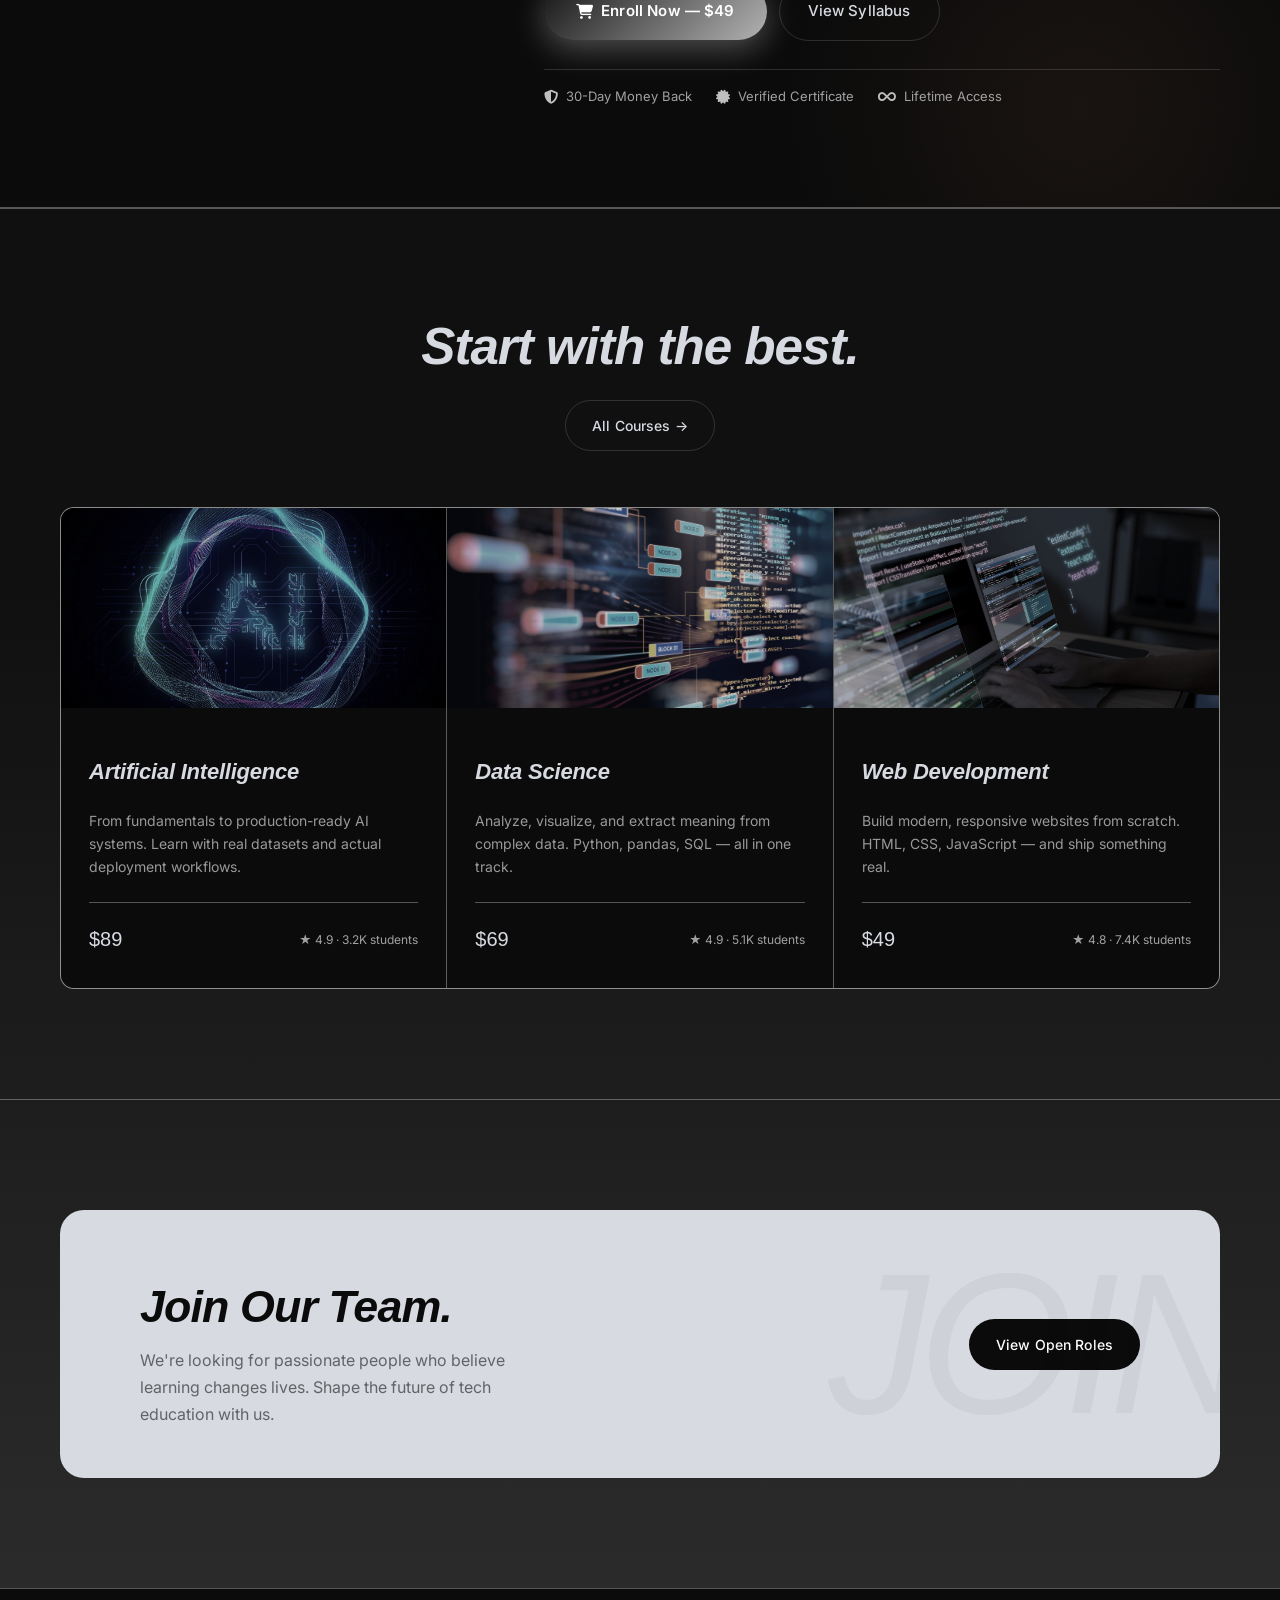
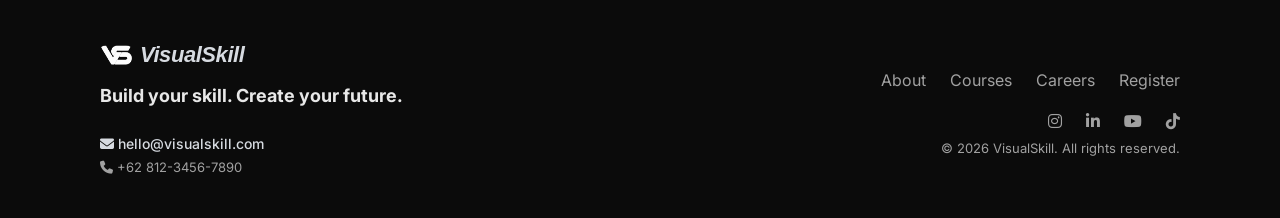
==== commit 1ff960a0: "fix: promo section" ====
--- a/index.html
+++ b/index.html
@@ -10,8 +10,10 @@
     <link rel="stylesheet" href="https://cdnjs.cloudflare.com/ajax/libs/font-awesome/6.5.1/css/all.min.css" />
     <link rel="stylesheet" href="css/global.css">
     <link rel="stylesheet" href="css/index.css">
+    <link rel="stylesheet" href="css/promo.css">
     <link rel="stylesheet" href="css/course.css">
     <script src="js/script.js" defer></script>
+    <link rel="icon" href="assets/icons/logo2.ico" type="image/png">
 </head>
 
 <body>
@@ -91,6 +93,127 @@
         </section>
     </section>
 
+    <section class="promo-section reveal" id="promoSection">
+        <div class="promo-glow"></div>
+        <div class="promo-glow promo-glow-2"></div>
+
+        <div class="container">
+            <div class="promo-inner">
+                <!-- Left: Visual & Badge -->
+                <div class="promo-visual">
+                    <div class="promo-badge-float">
+                        <span class="promo-badge-pulse"></span>
+                        <span class="promo-badge-text">LIMITED</span>
+                    </div>
+                    <div class="promo-image-wrap">
+                        <div class="promo-image-ring"></div>
+                        <div class="promo-image-ring promo-image-ring-2"></div>
+                        <img src="assets/images/ds.jpg" alt="Data Science Bootcamp" class="promo-image">
+                        <div class="promo-image-overlay">
+                            <i class="fa-solid fa-graduation-cap"></i>
+                        </div>
+                    </div>
+                    <div class="promo-students">
+                        <div class="promo-avatars">
+                            <img src="https://i.pravatar.cc/40?img=1" alt="Student">
+                            <img src="https://i.pravatar.cc/40?img=2" alt="Student">
+                            <img src="https://i.pravatar.cc/40?img=3" alt="Student">
+                            <img src="https://i.pravatar.cc/40?img=4" alt="Student">
+                            <div class="promo-avatars-more">+2.4K</div>
+                        </div>
+                        <p>joined this week</p>
+                    </div>
+                </div>
+
+                <!-- Right: Content -->
+                <div class="promo-content">
+                    <h2 class="promo-title">
+                        Master Data Science<br>
+                        Bootcamp 2026
+                    </h2>
+
+                    <p class="promo-desc">
+                        Comprehensive 12-week program covering Python, Machine Learning, 
+                        Deep Learning, and real-world projects. Mentored by ex-Google & Meta engineers.
+                    </p>
+
+                    <!-- Price Block -->
+                    <div class="promo-price-block">
+                        <div class="promo-price-current">
+                            <span class="promo-currency">$</span>
+                            <span class="promo-amount" id="promoAmount">49</span>
+                        </div>
+                        <div class="promo-price-original">
+                            <span class="promo-strike">$199</span>
+                            <span class="promo-save">Save 75%</span>
+                        </div>
+                    </div>
+
+                    <!-- Countdown -->
+                    <div class="promo-countdown" id="promoCountdown">
+                        <div class="countdown-item">
+                            <span class="countdown-num" id="cdDays">02</span>
+                            <span class="countdown-label">Days</span>
+                        </div>
+                        <div class="countdown-sep">:</div>
+                        <div class="countdown-item">
+                            <span class="countdown-num" id="cdHours">14</span>
+                            <span class="countdown-label">Hours</span>
+                        </div>
+                        <div class="countdown-sep">:</div>
+                        <div class="countdown-item">
+                            <span class="countdown-num" id="cdMinutes">35</span>
+                            <span class="countdown-label">Mins</span>
+                        </div>
+                        <div class="countdown-sep">:</div>
+                        <div class="countdown-item">
+                            <span class="countdown-num" id="cdSeconds">48</span>
+                            <span class="countdown-label">Secs</span>
+                        </div>
+                    </div>
+
+                    <!-- Progress Bar -->
+                    <div class="promo-progress">
+                        <div class="promo-progress-label">
+                            <span><i class="fa-solid fa-fire"></i> 78% seats filled</span>
+                            <span>Only 12 left</span>
+                        </div>
+                        <div class="promo-progress-bar">
+                            <div class="promo-progress-fill" style="width: 78%"></div>
+                        </div>
+                    </div>
+
+                    <!-- CTA -->
+                    <div class="promo-actions">
+                        <a href="register.html" class="btn promo-btn-primary">
+                            <i class="fa-solid fa-cart-shopping"></i>
+                            Enroll Now — $49
+                        </a>
+                        <a href="course.html" class="btn btn-outline promo-btn-secondary">
+                            View Syllabus
+                        </a>
+                    </div>
+
+                    <!-- Trust Badges -->
+                    <div class="promo-trust">
+                        <div class="promo-trust-item">
+                            <i class="fa-solid fa-shield-halved"></i>
+                            <span>30-Day Money Back</span>
+                        </div>
+                        <div class="promo-trust-item">
+                            <i class="fa-solid fa-certificate"></i>
+                            <span>Verified Certificate</span>
+                        </div>
+                        <div class="promo-trust-item">
+                            <i class="fa-solid fa-infinity"></i>
+                            <span>Lifetime Access</span>
+                        </div>
+                    </div>
+                </div>
+            </div>
+        </div>
+    </section>
+
     <article class="courses reveal">
         <section class="container">
             <div class="courses-header">
--- a/css/global.css
+++ b/css/global.css
@@ -1,18 +1,19 @@
 @import url('https://fonts.googleapis.com/css2?family=Inter:wght@300;400;500;600&family=Playfair+Display:ital,wght@0,700;1,400;1,700&display=swap');
 
 :root {
-    --black:       #0f0f0f;
+    --gradasi: linear-gradient(180deg,rgb(16, 16, 16) 64%, rgb(49, 49, 49) 100%, rgb(43, 43, 43) 53%);
+    --black:       #0b0b0b;
     --black-2:     #111111;
-    --black-3:     #1a1a1a;
+    --black-3:     #3c3c3c;
     --black-4:     #242424;
-    --gray-dark:   #3a3a3a;
-    --gray-mid:    #666666;
+    --gray-dark:   #bfbfbf;
+    --gray-mid:    #a1a1a1;
     --gray-light:  #999999;
     --gray-pale:   #cccccc;
     --white-dim:   #e8e8e8;
-    --white:       #f5f5f5;
+    --white:       #d7dbe1;
     --pure-white:  #ffffff;
-    --border:      rgba(255,255,255,0.08);
+    --border:      rgba(255,255,255,0.3);
     --border-md:   rgba(255,255,255,0.14);      
 
     --font-display: 'Montserrat', sans-serif;
@@ -34,7 +35,8 @@
     padding: 0;
     box-sizing: border-box;
     font-family: var(--font-body);
-    background-color: var(--black);
+    background: var(--black);
+    background: var(--gradasi);
     color: var(--white);
     font-size: 16px;
     line-height: 1.65;
@@ -225,16 +227,19 @@
 
 /* ── Footer ── */
 footer {
+    background-color: var(--black);
     padding: 40px 100px 40px 100px;
     border-top: 1px solid var(--border);
     display: flex;
     justify-content: space-between;
     align-items: flex-start;
     gap: 20px;
+    z-index: 1000;
     flex-wrap: wrap;
 }
 
 .footer-brand {
+    /* color: var(--white); */
     max-width: 420px;
 }
 
--- a/css/index.css
+++ b/css/index.css
@@ -171,7 +171,7 @@
     background: var(--white);
     color: var(--black);
     border-radius: var(--radius-lg);
-    padding: 88px 80px;
+    padding: 34px 80px;
     display: flex;
     align-items: center;
     justify-content: space-between;
--- a/css/promo.css
+++ b/css/promo.css
@@ -0,0 +1,616 @@
+/* ═══════════════════════════════════════════════════════════════ */
+/* ═══ PROMO / DISCOUNT SECTION ═══ */
+/* ═══════════════════════════════════════════════════════════════ */
+
+.promo-section {
+    position: relative;
+    padding: 100px 0;
+    border-top: 1px solid var(--border);
+    border-bottom: 1px solid var(--border);
+    overflow: hidden;
+    background: var(--black);
+}
+
+/* Ambient glow effects */
+.promo-glow {
+    position: absolute;
+    width: 600px;
+    height: 600px;
+    border-radius: 50%;
+    background: radial-gradient(circle, rgba(120, 180, 255, 0.08) 0%, transparent 70%);
+    top: -200px;
+    left: -100px;
+    pointer-events: none;
+    animation: promoGlowMove 8s ease-in-out infinite alternate;
+}
+
+.promo-glow-2 {
+    background: radial-gradient(circle, rgba(255, 160, 120, 0.06) 0%, transparent 70%);
+    top: auto;
+    bottom: -200px;
+    left: auto;
+    right: -100px;
+    animation-delay: -4s;
+}
+
+@keyframes promoGlowMove {
+    0% { transform: translate(0, 0) scale(1); }
+    100% { transform: translate(30px, 30px) scale(1.1); }
+}
+
+.promo-inner {
+    display: flex;
+    align-items: center;
+    gap: 64px;
+    position: relative;
+    z-index: 2;
+}
+
+/* ── Left: Visual Column ── */
+.promo-visual {
+    flex: 0 0 420px;
+    display: flex;
+    flex-direction: column;
+    align-items: center;
+    position: relative;
+}
+
+/* Floating badge */
+.promo-badge-float {
+    position: absolute;
+    top: -12px;
+    right: 40px;
+    z-index: 10;
+    display: flex;
+    align-items: center;
+    justify-content: center;
+    width: 90px;
+    height: 90px;
+    animation: promoBadgeFloat 3s ease-in-out infinite;
+}
+
+.promo-badge-pulse {
+    position: absolute;
+    inset: 0;
+    border-radius: 50%;
+    background: linear-gradient(135deg, #e2e2e2, #c5c5c5);
+    animation: promoPulse 2s ease-in-out infinite;
+    box-shadow: 0 8px 32px rgba(226, 226, 226, 0.35);
+}
+
+.promo-badge-text {
+    position: relative;
+    z-index: 2;
+    font-family: var(--font-display);
+    font-size: 11px;
+    font-weight: 700;
+    letter-spacing: 0.08em;
+    color: var(--black);
+    text-transform: uppercase;
+}
+
+@keyframes promoPulse {
+    0%, 100% { transform: scale(1); opacity: 1; }
+    50% { transform: scale(1.08); opacity: 0.9; }
+}
+
+@keyframes promoBadgeFloat {
+    0%, 100% { transform: translateY(0) rotate(-5deg); }
+    50% { transform: translateY(-10px) rotate(5deg); }
+}
+
+/* Image with rings */
+.promo-image-wrap {
+    position: relative;
+    width: 320px;
+    height: 320px;
+    margin-bottom: 24px;
+}
+
+.promo-image {
+    width: 100%;
+    height: 100%;
+    object-fit: cover;
+    border-radius: 24px;
+    position: relative;
+    z-index: 2;
+    filter: brightness(0.9) contrast(1.05);
+}
+
+.promo-image-ring {
+    position: absolute;
+    inset: -12px;
+    border: 2px solid rgba(255, 255, 255, 0.08);
+    border-radius: 30px;
+    z-index: 1;
+    animation: promoRingRotate 20s linear infinite;
+}
+
+.promo-image-ring::before {
+    content: '';
+    position: absolute;
+    top: -4px;
+    left: 50%;
+    transform: translateX(-50%);
+    width: 8px;
+    height: 8px;
+    background: var(--pure-white);
+    border-radius: 50%;
+    box-shadow: 0 0 12px rgba(255, 255, 255, 0.5);
+}
+
+.promo-image-ring-2 {
+    inset: -24px;
+    border-color: rgba(255, 255, 255, 0.04);
+    animation-direction: reverse;
+    animation-duration: 25s;
+}
+
+@keyframes promoRingRotate {
+    from { transform: rotate(0deg); }
+    to { transform: rotate(360deg); }
+}
+
+/* Image overlay icon */
+.promo-image-overlay {
+    position: absolute;
+    bottom: 16px;
+    right: 16px;
+    width: 48px;
+    height: 48px;
+    background: rgba(0, 0, 0, 0.6);
+    backdrop-filter: blur(12px);
+    border-radius: 14px;
+    display: flex;
+    align-items: center;
+    justify-content: center;
+    z-index: 3;
+    border: 1px solid rgba(255, 255, 255, 0.1);
+}
+
+.promo-image-overlay i {
+    color: var(--pure-white);
+    font-size: 20px;
+}
+
+/* Students avatar stack */
+.promo-students {
+    display: flex;
+    flex-direction: column;
+    align-items: center;
+    gap: 8px;
+}
+
+.promo-avatars {
+    display: flex;
+    align-items: center;
+}
+
+.promo-avatars img {
+    width: 36px;
+    height: 36px;
+    border-radius: 50%;
+    border: 2px solid var(--black);
+    margin-left: -10px;
+    object-fit: cover;
+    transition: transform 0.3s var(--ease);
+}
+
+.promo-avatars img:first-child {
+    margin-left: 0;
+}
+
+.promo-avatars img:hover {
+    transform: translateY(-4px);
+    z-index: 5;
+}
+
+.promo-avatars-more {
+    width: 36px;
+    height: 36px;
+    border-radius: 50%;
+    background: var(--black-3);
+    border: 2px solid var(--black);
+    margin-left: -10px;
+    display: flex;
+    align-items: center;
+    justify-content: center;
+    font-size: 10px;
+    font-weight: 600;
+    color: var(--white);
+}
+
+.promo-students p {
+    font-size: 13px;
+    color: var(--gray-mid);
+    margin: 0;
+}
+
+/* ── Right: Content Column ── */
+.promo-content {
+    flex: 1;
+    display: flex;
+    flex-direction: column;
+    gap: 20px;
+}
+
+.promo-label {
+    display: inline-flex;
+    align-items: center;
+    gap: 8px;
+    font-size: 12px;
+    font-weight: 600;
+    letter-spacing: 0.1em;
+    text-transform: uppercase;
+    color: #ff8e53;
+    background: rgba(255, 142, 83, 0.1);
+    padding: 8px 16px;
+    border-radius: var(--radius-pill);
+    width: fit-content;
+    border: 1px solid rgba(255, 142, 83, 0.2);
+}
+
+.promo-label i {
+    font-size: 14px;
+    animation: promoBolt 1.5s ease-in-out infinite;
+}
+
+@keyframes promoBolt {
+    0%, 100% { opacity: 1; transform: scale(1); }
+    50% { opacity: 0.6; transform: scale(1.2); }
+}
+
+.promo-title {
+    font-family: var(--font-display);
+    font-size: clamp(32px, 4vw, 52px);
+    font-style: italic;
+    font-weight: 700;
+    letter-spacing: -0.03em;
+    line-height: 1.1;
+    color: var(--pure-white);
+    margin: 0;
+}
+
+.promo-desc {
+    font-size: 16px;
+    color: var(--gray-mid);
+    line-height: 1.7;
+    max-width: 480px;
+    margin: 0;
+}
+
+/* Price Block */
+.promo-price-block {
+    display: flex;
+    align-items: flex-end;
+    gap: 16px;
+    margin-top: 8px;
+}
+
+.promo-price-current {
+    display: flex;
+    align-items: flex-start;
+    font-family: var(--font-display);
+    font-style: italic;
+    font-weight: 700;
+    color: var(--pure-white);
+    line-height: 1;
+}
+
+.promo-currency {
+    font-size: 28px;
+    margin-top: 8px;
+    margin-right: 2px;
+}
+
+.promo-amount {
+    font-size: clamp(48px, 6vw, 72px);
+    letter-spacing: -0.04em;
+}
+
+.promo-price-original {
+    display: flex;
+    flex-direction: column;
+    gap: 4px;
+    padding-bottom: 12px;
+}
+
+.promo-strike {
+    font-size: 20px;
+    color: var(--gray-light);
+    text-decoration: line-through;
+    text-decoration-color: rgba(255, 107, 107, 0.6);
+    text-decoration-thickness: 2px;
+}
+
+.promo-save {
+    font-size: 12px;
+    font-weight: 700;
+    color: #4ade80;
+    background: rgba(74, 222, 128, 0.1);
+    padding: 4px 10px;
+    border-radius: 6px;
+    width: fit-content;
+    letter-spacing: 0.02em;
+}
+
+/* Countdown */
+.promo-countdown {
+    display: flex;
+    align-items: center;
+    gap: 8px;
+    margin-top: 4px;
+}
+
+.countdown-item {
+    display: flex;
+    flex-direction: column;
+    align-items: center;
+    gap: 4px;
+    background: var(--black-2);
+    border: 1px solid var(--border-md);
+    border-radius: 12px;
+    padding: 12px 16px;
+    min-width: 64px;
+}
+
+.countdown-num {
+    font-family: var(--font-display);
+    font-size: 24px;
+    font-weight: 700;
+    font-style: italic;
+    color: var(--pure-white);
+    line-height: 1;
+    letter-spacing: -0.02em;
+    transition: transform 0.3s var(--ease), color 0.3s;
+}
+
+.countdown-num.ticking {
+    transform: scale(1.15);
+    color: #ff8e53;
+}
+
+.countdown-label {
+    font-size: 10px;
+    font-weight: 500;
+    color: var(--gray-mid);
+    text-transform: uppercase;
+    letter-spacing: 0.08em;
+}
+
+.countdown-sep {
+    font-family: var(--font-display);
+    font-size: 20px;
+    font-weight: 700;
+    color: var(--gray-dark);
+    line-height: 1;
+    margin-top: -12px;
+}
+
+/* Progress Bar */
+.promo-progress {
+    margin-top: 8px;
+}
+
+.promo-progress-label {
+    display: flex;
+    justify-content: space-between;
+    align-items: center;
+    font-size: 13px;
+    color: var(--gray-mid);
+    margin-bottom: 8px;
+}
+
+.promo-progress-label i {
+    color: #ffffff;
+    margin-right: 4px;
+}
+
+.promo-progress-bar {
+    width: 100%;
+    height: 6px;
+    background: var(--black-3);
+    border-radius: 3px;
+    overflow: hidden;
+}
+
+.promo-progress-fill {
+    height: 100%;
+    background: linear-gradient(90deg, #9b9b9b, #929292);
+    border-radius: 3px;
+    transition: width 1s var(--ease);
+    position: relative;
+}
+
+.promo-progress-fill::after {
+    content: '';
+    position: absolute;
+    top: 0;
+    right: 0;
+    bottom: 0;
+    width: 20px;
+    background: linear-gradient(90deg, transparent, rgba(237, 237, 237, 0.3));
+    animation: promoShimmer 2s ease-in-out infinite;
+}
+
+@keyframes promoShimmer {
+    0% { transform: translateX(-20px); opacity: 0; }
+    50% { opacity: 1; }
+    100% { transform: translateX(20px); opacity: 0; }
+}
+
+/* CTA Buttons */
+.promo-actions {
+    display: flex;
+    align-items: center;
+    gap: 12px;
+    margin-top: 8px;
+    flex-wrap: wrap;
+}
+
+.promo-btn-primary {
+    background: linear-gradient(135deg, #161616, #b3b3b3);
+    color: var(--pure-white);
+    font-size: 15px;
+    font-weight: 600;
+    padding: 16px 32px;
+    border: none;
+    box-shadow: 0 8px 32px rgba(250, 250, 250, 0.3);
+    position: relative;
+    overflow: hidden;
+}
+
+.promo-btn-primary::before {
+    content: '';
+    position: absolute;
+    top: 0;
+    left: -100%;
+    width: 100%;
+    height: 100%;
+    background: linear-gradient(90deg, transparent, rgba(255, 255, 255, 0.2), transparent);
+    transition: left 0.5s;
+}
+
+.promo-btn-primary:hover::before {
+    left: 100%;
+}
+
+.promo-btn-primary:hover {
+    transform: scale(1.03);
+    color: var(--black);
+    box-shadow: 0 12px 40px rgba(224, 224, 224, 0.4);
+}
+
+.promo-btn-secondary {
+    padding: 16px 28px;
+    font-size: 15px;
+}
+
+/* Trust Badges */
+.promo-trust {
+    display: flex;
+    align-items: center;
+    gap: 24px;
+    margin-top: 8px;
+    flex-wrap: wrap;
+    padding-top: 16px;
+    border-top: 1px solid var(--border-md);
+}
+
+.promo-trust-item {
+    display: flex;
+    align-items: center;
+    gap: 8px;
+    font-size: 13px;
+    color: var(--gray-mid);
+}
+
+.promo-trust-item i {
+    font-size: 14px;
+    color: var(--gray-dark);
+}
+
+/* ── Responsive ── */
+@media screen and (max-width: 900px) {
+    .promo-inner {
+        flex-direction: column;
+        gap: 48px;
+        text-align: center;
+    }
+
+    .promo-visual {
+        flex: none;
+        width: 100%;
+    }
+
+    .promo-image-wrap {
+        width: 260px;
+        height: 260px;
+    }
+
+    .promo-content {
+        align-items: center;
+    }
+
+    .promo-desc {
+        text-align: center;
+    }
+
+    .promo-price-block {
+        justify-content: center;
+    }
+
+    .promo-actions {
+        justify-content: center;
+    }
+
+    .promo-trust {
+        justify-content: center;
+    }
+
+    .promo-badge-float {
+        right: 20%;
+    }
+}
+
+@media screen and (max-width: 700px) {
+    .promo-section {
+        padding: 64px 0;
+    }
+
+    .promo-inner {
+        gap: 36px;
+    }
+
+    .promo-image-wrap {
+        width: 220px;
+        height: 220px;
+    }
+
+    .promo-image-ring {
+        inset: -8px;
+    }
+
+    .promo-image-ring-2 {
+        inset: -16px;
+    }
+
+    .countdown-item {
+        padding: 10px 12px;
+        min-width: 52px;
+    }
+
+    .countdown-num {
+        font-size: 20px;
+    }
+
+    .countdown-label {
+        font-size: 9px;
+    }
+
+    .promo-actions {
+        flex-direction: column;
+        width: 100%;
+    }
+
+    .promo-btn-primary,
+    .promo-btn-secondary {
+        width: 100%;
+        justify-content: center;
+    }
+
+    .promo-trust {
+        flex-direction: column;
+        gap: 12px;
+    }
+
+    .promo-badge-float {
+        width: 70px;
+        height: 70px;
+        right: 10%;
+    }
+
+    .promo-badge-text {
+        font-size: 9px;
+    }
+}
--- a/css/course.css
+++ b/css/course.css
@@ -8,10 +8,30 @@
 }
 
 .jobs-filter {
+    color: white;
     display: flex;
     gap: 8px;
     margin-bottom: 48px;
     flex-wrap: wrap;
+}
+
+.filter-btn {
+    font-size: 14px;
+    font-weight: 500;
+    padding: 8px 16px;
+    border-radius: var(--radius);
+    color: white;
+    background: transparent;
+    border: 1px solid var(--border);
+    transition: var(--transition);
+    cursor: pointer;
+}
+
+.filter-btn.active,
+.filter-btn:hover {
+    background: var(--white);
+    color: var(--black);
+    border-color: var(--white);
 }
 
 .courses-header {
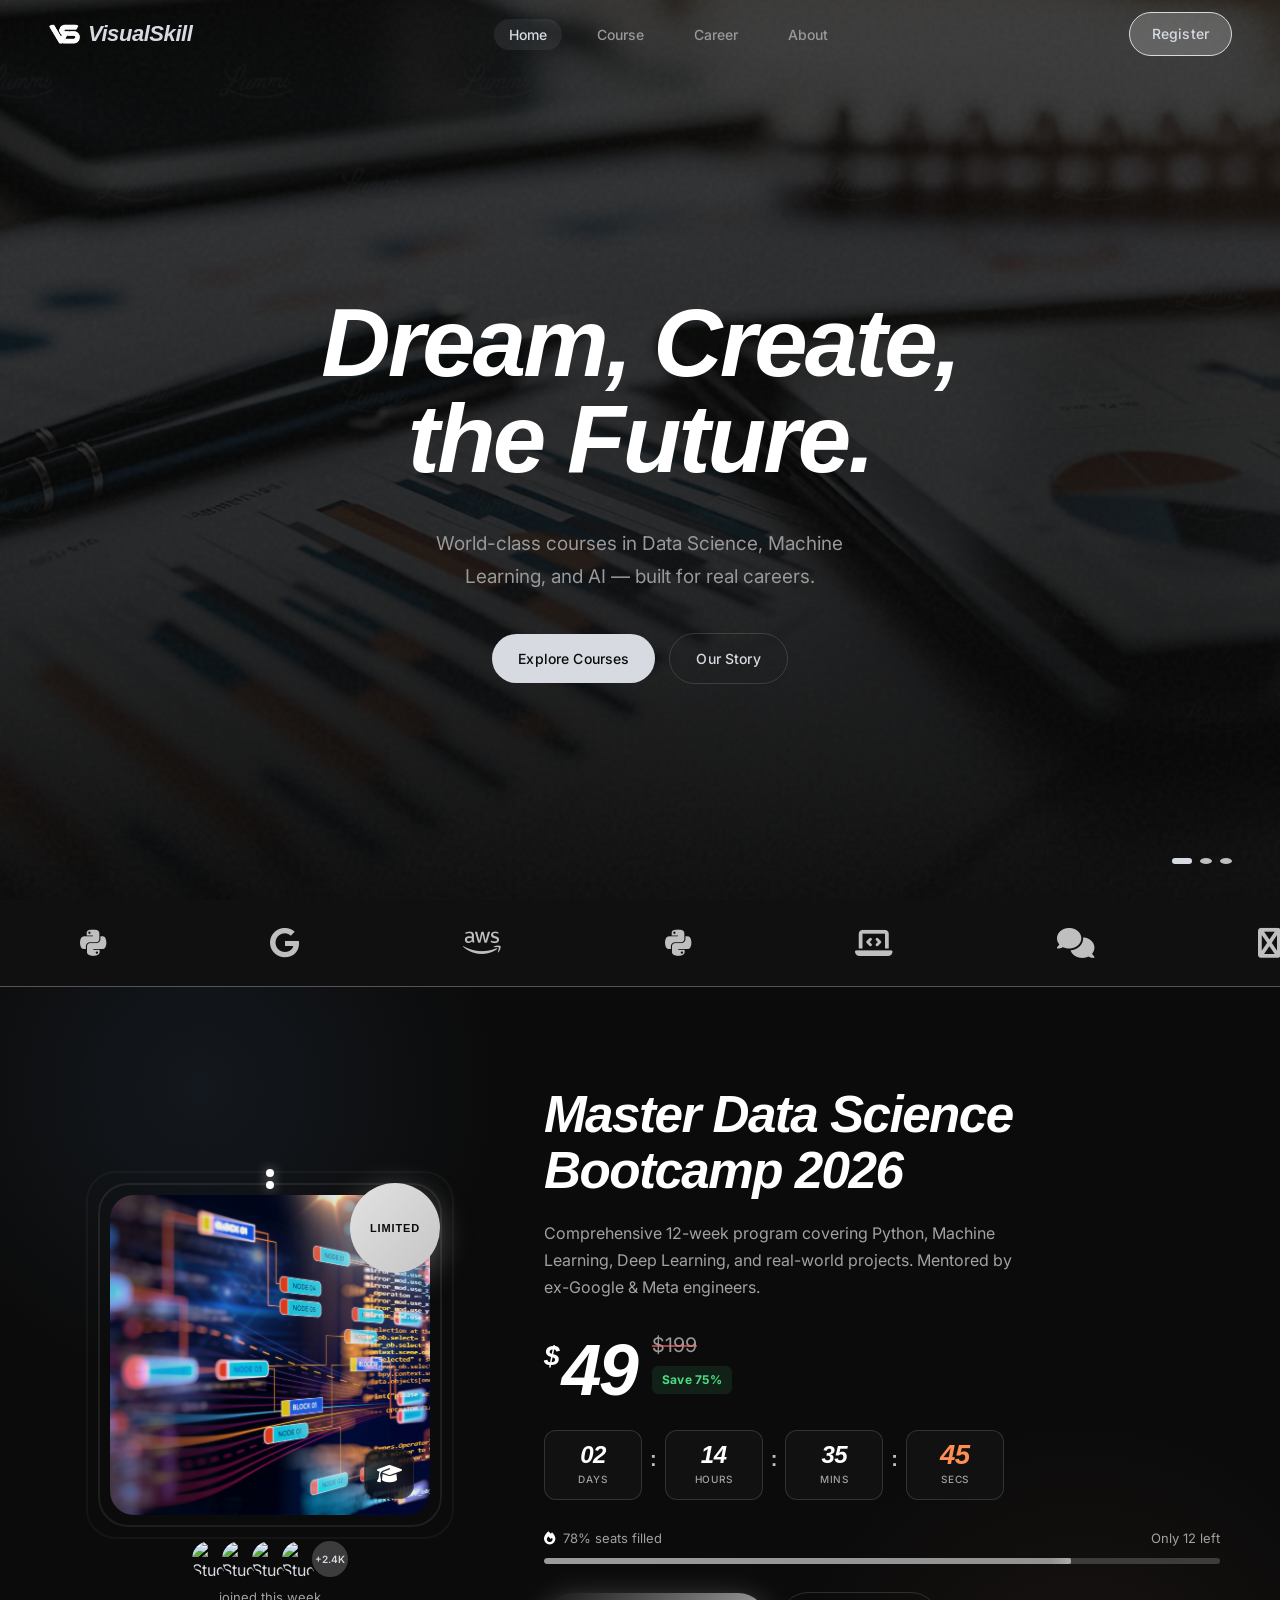
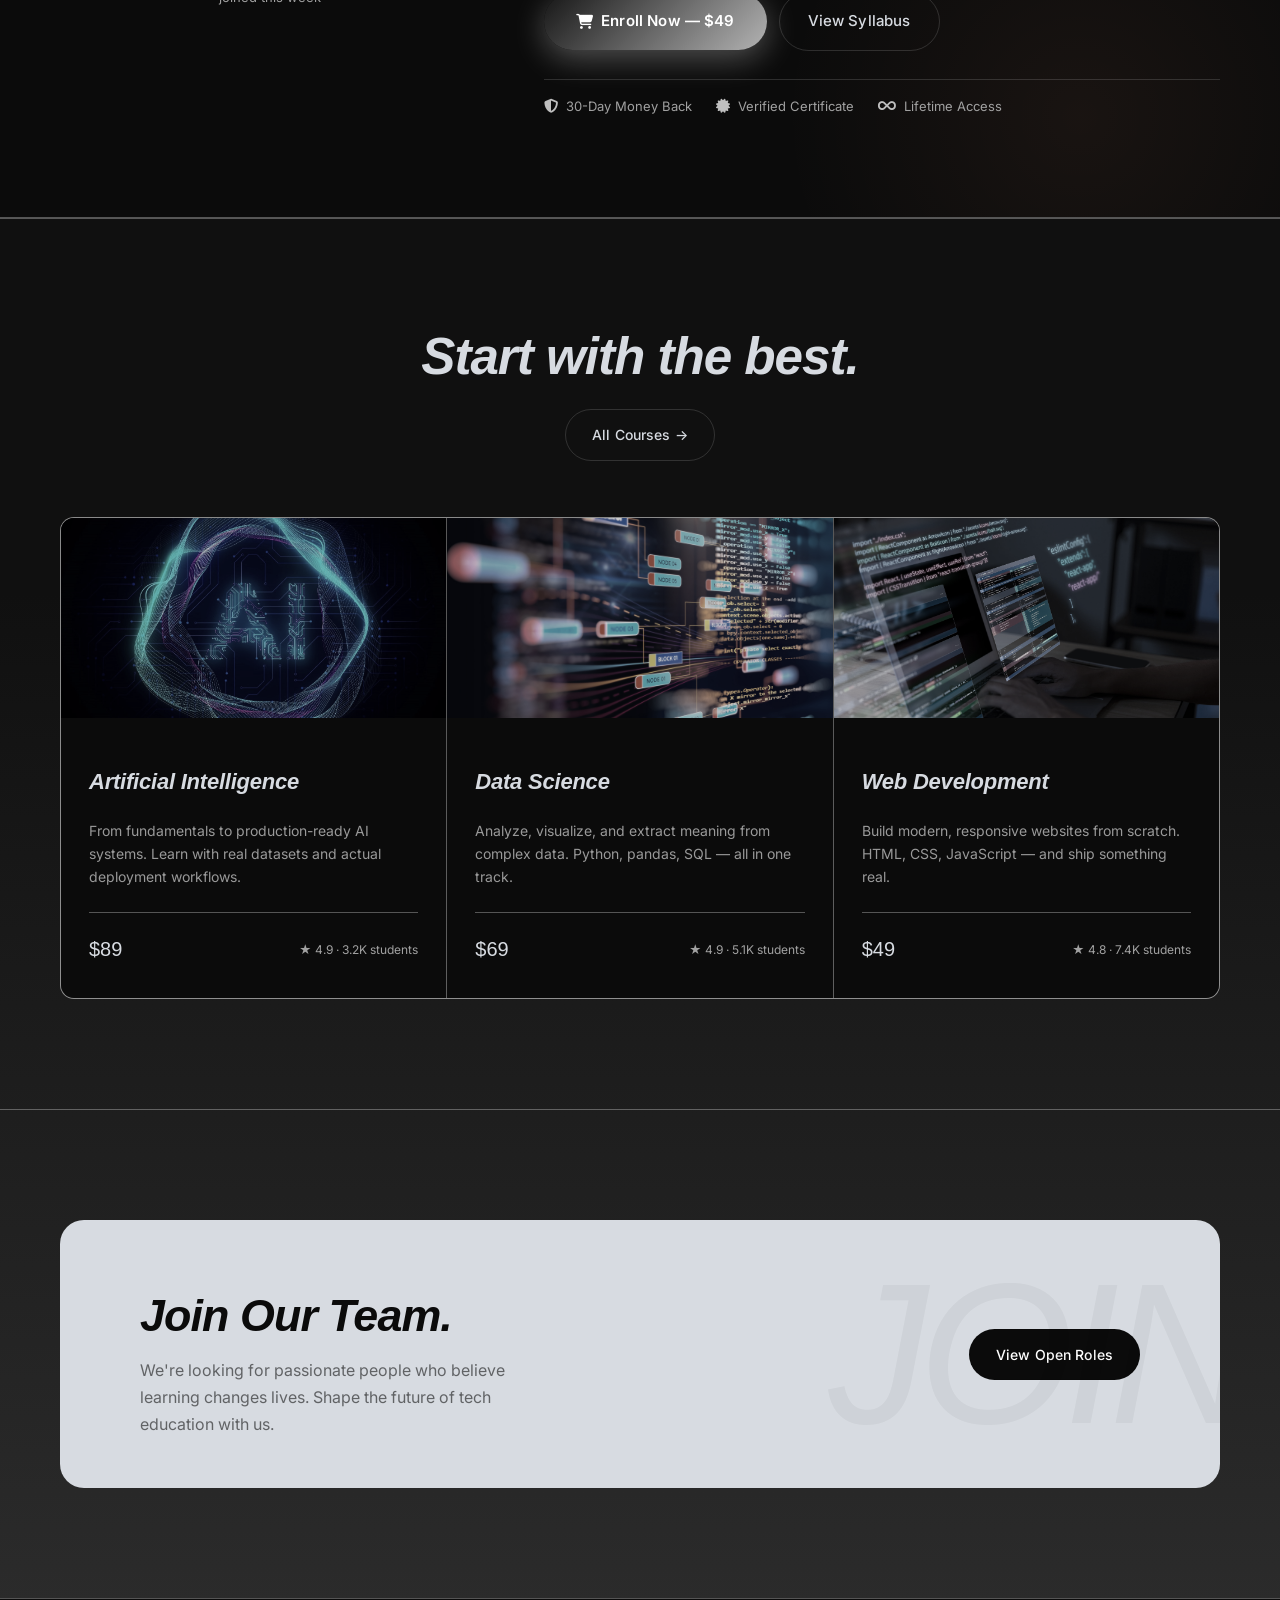
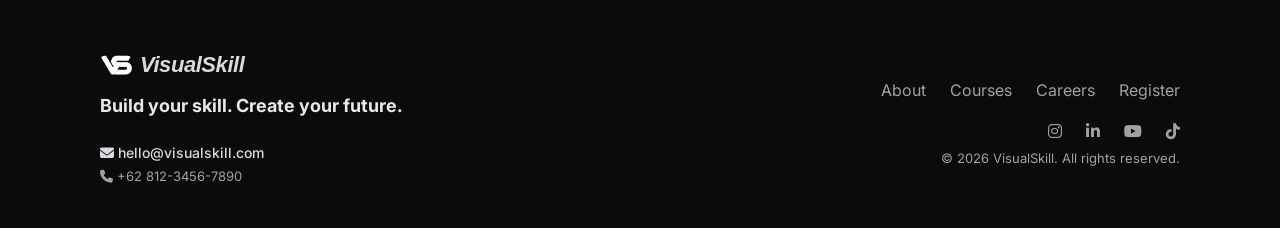
==== commit ef2e9530: "fix: trail padding" ====
--- a/index.html
+++ b/index.html
@@ -70,26 +70,25 @@
 
     <section class="trail-section">
         <section class="trail-track">
-            <span class="trail-item">Data Science</span>
-            <span class="trail-item">Machine Learning</span>
-            <span class="trail-item">Deep Learning</span>
-            <span class="trail-item">Generative AI</span>
-            <span class="trail-item">Computer Vision</span>
-            <span class="trail-item">NLP</span>
-            <span class="trail-item">MLOps</span>
-            <span class="trail-item">Python</span>
-            <span class="trail-item">SQL & Analytics</span>
-            <span class="trail-item">Cloud Engineering</span>
-            <span class="trail-item">Data Science</span>
-            <span class="trail-item">Machine Learning</span>
-            <span class="trail-item">Deep Learning</span>
-            <span class="trail-item">Generative AI</span>
-            <span class="trail-item">Computer Vision</span>
-            <span class="trail-item">NLP</span>
-            <span class="trail-item">MLOps</span>
-            <span class="trail-item">Python</span>
-            <span class="trail-item">SQL & Analytics</span>
-            <span class="trail-item">Cloud Engineering</span>
+            <span class="trail-item"><i class="fa-brands fa-python"></i></span>
+            <span class="trail-item"><i class="fa-brands fa-google"></i></span>
+            <span class="trail-item"><i class="fa-brands fa-aws"></i></span>
+            <span class="trail-item"><i class="fa-brands fa-python"></i></span>
+            <span class="trail-item"><i class="fa-solid fa-laptop-code"></i></span>
+            <span class="trail-item"><i class="fa-solid fa-comments"></i></span>
+            <span class="trail-item"><i class="fa-solid fa-apple"></i></span>
+            <span class="trail-item"><i class="fa-brands fa-google"></i></span>
+            <span class="trail-item"><i class="fa-solid fa-database"></i></span>
+            <span class="trail-item"><i class="fa-solid fa-cloud"></i></span>
+            <span class="trail-item"><i class="fa-brands fa-amazon"></i></span>
+            <span class="trail-item"><i class="fa-brands fa-microsoft"></i></span>
+            <span class="trail-item"><i class="fa-brands fa-android"></i></span>
+            <span class="trail-item"><i class="fa-solid fa-laptop-code"></i></span>
+            <span class="trail-item"><i class="fa-solid fa-comments"></i></span>
+            <span class="trail-item"><i class="fa-solid fa-cogs"></i></span>
+            <span class="trail-item"><i class="fa-brands fa-python"></i></span>
+            <span class="trail-item"><i class="fa-solid fa-database"></i></span>
+            <span class="trail-item"><i class="fa-solid fa-cloud"></i></span>
         </section>
     </section>
 
--- a/css/index.css
+++ b/css/index.css
@@ -123,8 +123,6 @@
 /* ── Trail / Ticker ── */
 .trail-section {
     padding: 28px 0;
-    border-top: 1px solid var(--border);
-    border-bottom: 1px solid var(--border);
     overflow: hidden;
 }
 
@@ -138,23 +136,18 @@
 .trail-track:hover { animation-play-state: paused; }
 
 .trail-item {
-    font-size: 11px;
+    font-size: 30px;
     font-weight: 600;
     letter-spacing: 0.13em;
     text-transform: uppercase;
     color: var(--gray-dark);
     white-space: nowrap;
-    padding: 0 32px;
-    display: flex;
-    align-items: center;
-    gap: 32px;
-}
-
-.trail-item::after {
-    content: '✦';
-    font-size: 7px;
-    color: var(--gray-dark);
-}
+    padding: 0 80px;
+    display: flex;
+    align-items: center;
+    gap: 26px;
+}
+
 
 @keyframes trail {
     from { transform: translateX(0); }
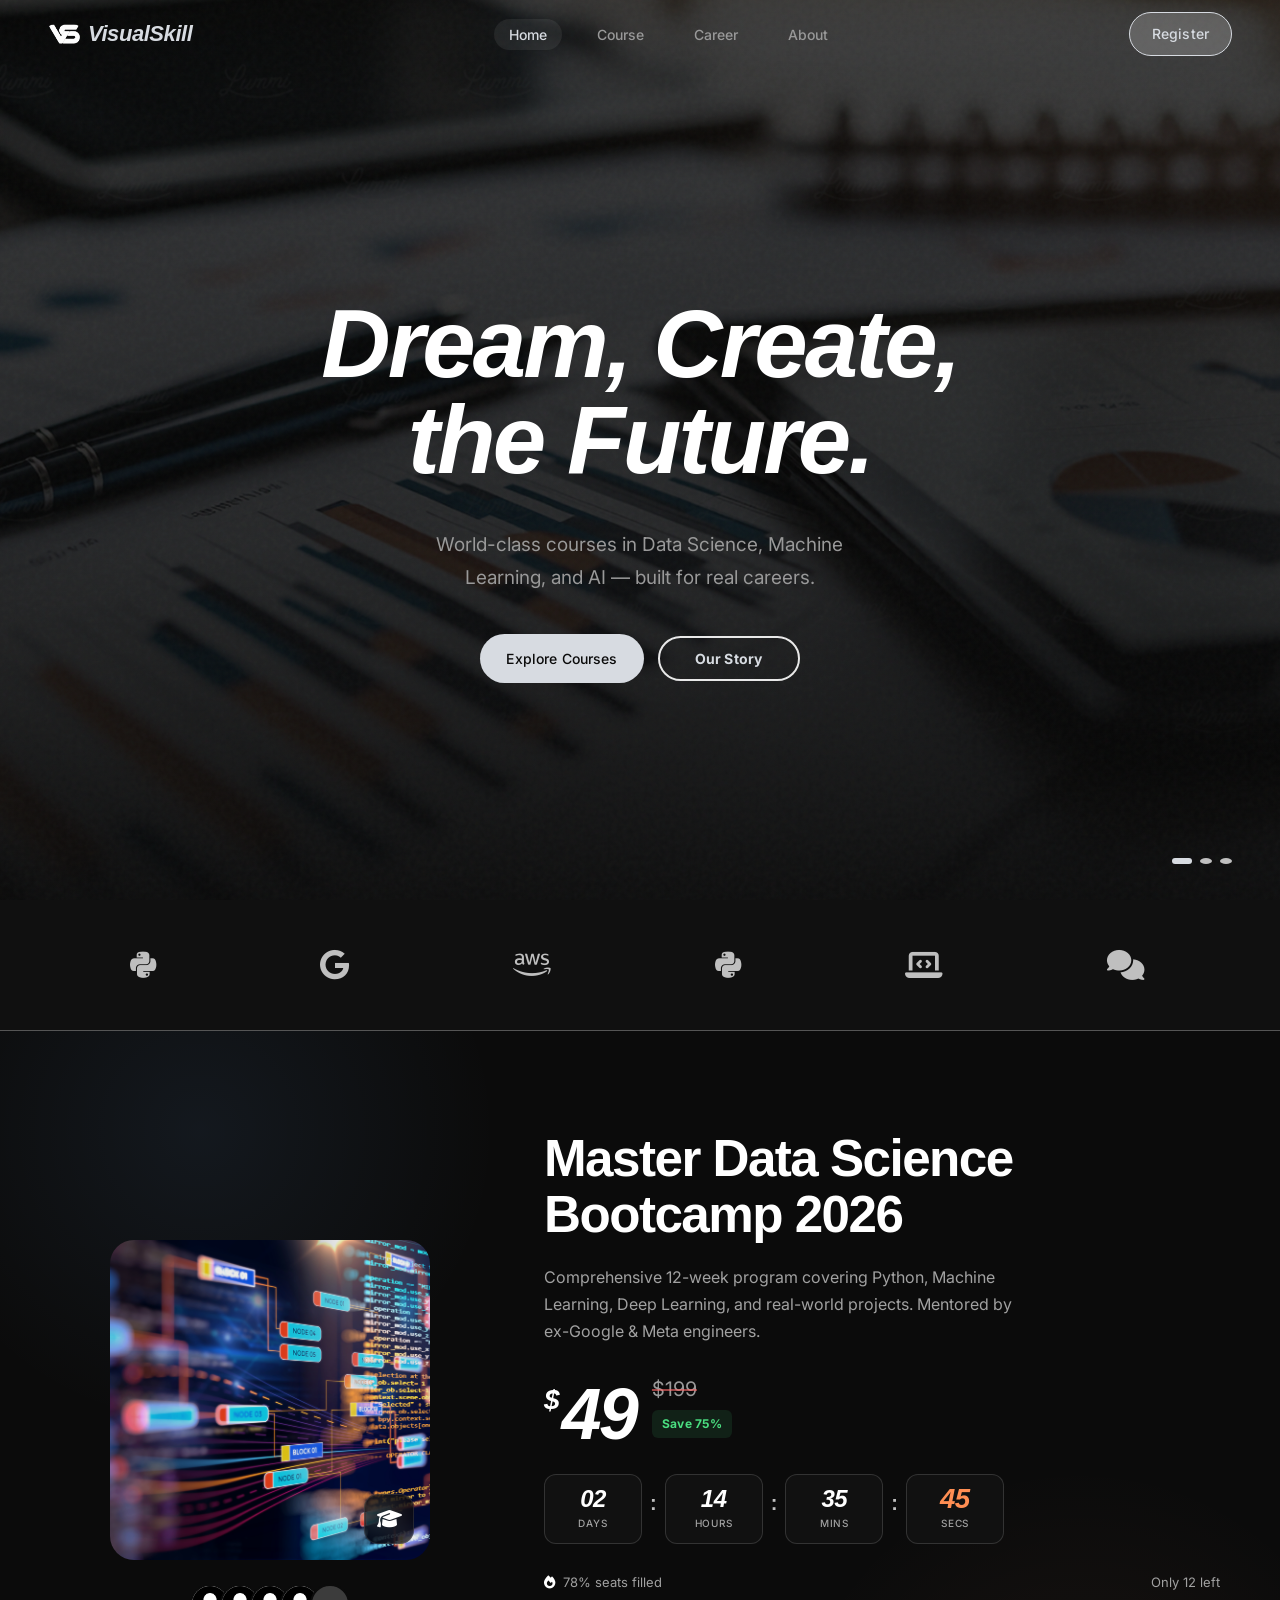
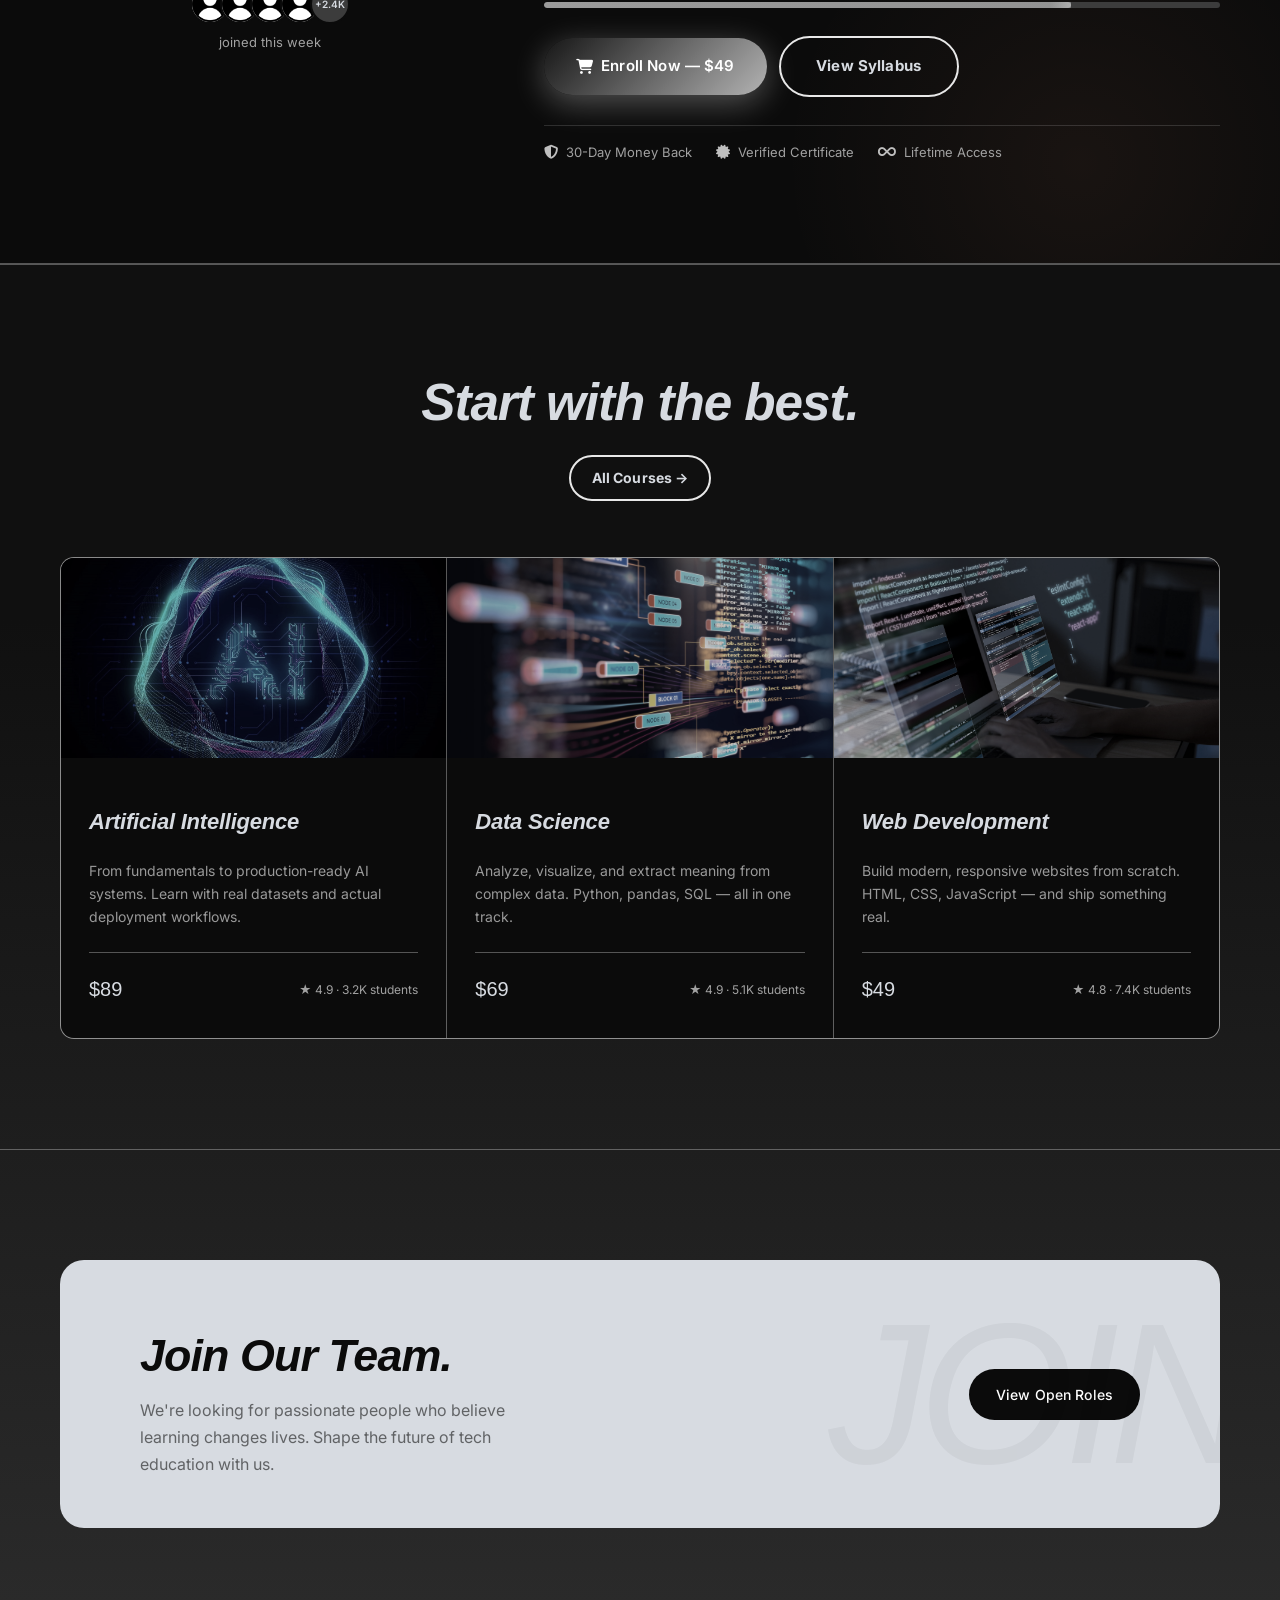
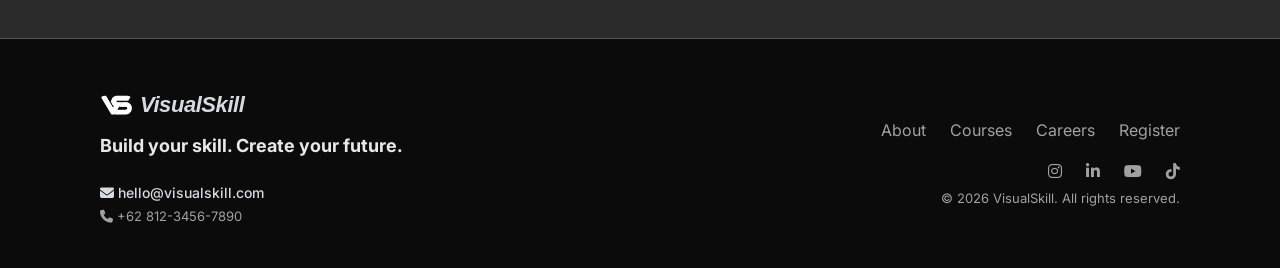
==== commit 3f441190: "fix: promo section" ====
--- a/index.html
+++ b/index.html
@@ -100,13 +100,7 @@
             <div class="promo-inner">
                 <!-- Left: Visual & Badge -->
                 <div class="promo-visual">
-                    <div class="promo-badge-float">
-                        <span class="promo-badge-pulse"></span>
-                        <span class="promo-badge-text">LIMITED</span>
-                    </div>
                     <div class="promo-image-wrap">
-                        <div class="promo-image-ring"></div>
-                        <div class="promo-image-ring promo-image-ring-2"></div>
                         <img src="assets/images/ds.jpg" alt="Data Science Bootcamp" class="promo-image">
                         <div class="promo-image-overlay">
                             <i class="fa-solid fa-graduation-cap"></i>
@@ -114,10 +108,10 @@
                     </div>
                     <div class="promo-students">
                         <div class="promo-avatars">
-                            <img src="https://i.pravatar.cc/40?img=1" alt="Student">
-                            <img src="https://i.pravatar.cc/40?img=2" alt="Student">
-                            <img src="https://i.pravatar.cc/40?img=3" alt="Student">
-                            <img src="https://i.pravatar.cc/40?img=4" alt="Student">
+                            <img src="assets/images/profile.png" alt="Student">
+                            <img src="assets/images/profile.png" alt="Student">
+                            <img src="assets/images/profile.png" alt="Student">
+                            <img src="assets/images/profile.png" alt="Student">
                             <div class="promo-avatars-more">+2.4K</div>
                         </div>
                         <p>joined this week</p>
--- a/css/global.css
+++ b/css/global.css
@@ -1,23 +1,23 @@
 @import url('https://fonts.googleapis.com/css2?family=Inter:wght@300;400;500;600&family=Playfair+Display:ital,wght@0,700;1,400;1,700&display=swap');
 
 :root {
-    --gradasi: linear-gradient(180deg,rgb(16, 16, 16) 64%, rgb(49, 49, 49) 100%, rgb(43, 43, 43) 53%);
-    --black:       #0b0b0b;
-    --black-2:     #111111;
-    --black-3:     #3c3c3c;
-    --black-4:     #242424;
-    --gray-dark:   #bfbfbf;
-    --gray-mid:    #a1a1a1;
-    --gray-light:  #999999;
-    --gray-pale:   #cccccc;
-    --white-dim:   #e8e8e8;
-    --white:       #d7dbe1;
-    --pure-white:  #ffffff;
-    --border:      rgba(255,255,255,0.3);
-    --border-md:   rgba(255,255,255,0.14);      
+    --gradasi: linear-gradient(180deg, rgb(16, 16, 16) 64%, rgb(49, 49, 49) 100%, rgb(43, 43, 43) 53%);
+    --black: #0b0b0b;
+    --black-2: #111111;
+    --black-3: #3c3c3c;
+    --black-4: #242424;
+    --gray-dark: #bfbfbf;
+    --gray-mid: #a1a1a1;
+    --gray-light: #999999;
+    --gray-pale: #cccccc;
+    --white-dim: #e8e8e8;
+    --white: #d7dbe1;
+    --pure-white: #ffffff;
+    --border: rgba(255, 255, 255, 0.3);
+    --border-md: rgba(255, 255, 255, 0.14);
 
     --font-display: 'Montserrat', sans-serif;
-    --font-body:    'Inter', sans-serif;
+    --font-body: 'Inter', sans-serif;
 
     --nav-h: 68px;
     --radius: 14px;
@@ -28,7 +28,9 @@
     --max-w: 1160px;
 }
 
-html { scroll-behavior: smooth; }
+html {
+    scroll-behavior: smooth;
+}
 
 body {
     margin: 0;
@@ -46,10 +48,26 @@
 
 
 
-a { color: inherit; text-decoration: none; }
-img { max-width: 100%; display: block; }
-ul { list-style: none; }
-button { font-family: var(--font-body); cursor: pointer; border: none; background: none; }
+a {
+    color: inherit;
+    text-decoration: none;
+}
+
+img {
+    max-width: 100%;
+    display: block;
+}
+
+ul {
+    list-style: none;
+}
+
+button {
+    font-family: var(--font-body);
+    cursor: pointer;
+    border: none;
+    background: none;
+}
 
 .container {
     max-width: var(--max-w);
@@ -57,7 +75,9 @@
     padding: 0 40px;
 }
 
-.section { padding: 110px 0; }
+.section {
+    padding: 110px 0;
+}
 
 .section-label {
     font-size: 11px;
@@ -92,20 +112,27 @@
 }
 
 .btn-outline {
+    font-weight: bold;
+    display: inline-flex;
+    align-items: center;
+    justify-content: center;
+    width: 120px;
+    padding: 9px;
     background: transparent;
     color: var(--white);
-    border: 1px solid var(--border-md);
+    border: 2px solid var(--white-dim);
 }
 
 .btn-outline:hover {
-    background: rgba(255,255,255,0.06);
-    border-color: rgba(255,255,255,0.28);
+    background: var(--white);
+    color: var(--black);
+    border-color: rgba(255, 255, 255, 0.28);
 }
 
 .btn-dark {
     background: var(--black);
     color: var(--pure-white);
-    border: 1px solid rgba(0,0,0,0.08);
+    border: 1px solid rgba(0, 0, 0, 0.08);
 }
 
 .btn-dark:hover {
@@ -116,7 +143,9 @@
 /* ── Navbar ── */
 .navbar {
     position: fixed;
-    top: 0; left: 0; right: 0;
+    top: 0;
+    left: 0;
+    right: 0;
     z-index: 900;
     height: var(--nav-h);
     display: flex;
@@ -126,7 +155,7 @@
     transition: var(--transition);
 }
 
-.wadahlogo{
+.wadahlogo {
     width: 160px;
     display: flex;
     justify-content: flex-start;
@@ -156,7 +185,7 @@
     gap: 8px;
 }
 
-.logowrap img{
+.logowrap img {
     width: 32px;
     height: 20px;
     border-radius: 6px;
@@ -183,18 +212,18 @@
 .nav-links a:hover,
 .nav-links a.active {
     color: var(--white);
-    background: rgba(255,255,255,0.07);
+    background: rgba(255, 255, 255, 0.07);
 }
 
 .btn-register {
     font-size: 14px;
     font-weight: 500;
     color: var(--white);
-    background: rgba(255,255,255,0.2);
+    background: rgba(255, 255, 255, 0.2);
     border-color: var(--white);
     border-style: solid;
-    border-width: 0.5px ;
-    
+    border-width: 0.5px;
+
     padding: 9px 22px;
     border-radius: var(--radius-pill);
     transition: var(--transition);
@@ -206,8 +235,13 @@
     transform: scale(1.03);
 }
 
-.nav-register-mobile { display: none; }
-.nav-register-desktop { display: block; }
+.nav-register-mobile {
+    display: none;
+}
+
+.nav-register-desktop {
+    display: block;
+}
 
 .menu-button {
     display: none;
@@ -244,7 +278,7 @@
 }
 
 .footer-brand h3 {
-    
+
     font-size: 30px;
     margin-bottom: 10px;
     color: var(--white);
@@ -321,8 +355,15 @@
 }
 
 @keyframes pageEnter {
-    from { opacity: 0; transform: translateY(16px); }
-    to   { opacity: 1; transform: translateY(0); }
+    from {
+        opacity: 0;
+        transform: translateY(16px);
+    }
+
+    to {
+        opacity: 1;
+        transform: translateY(0);
+    }
 }
 
 .page-hero {
@@ -347,11 +388,61 @@
     line-height: 1.7;
 }
 
+.page-hero {
+    padding-top: 100px;
+    padding-bottom: 100px;
+    border-bottom: 1px solid var(--border);
+}
+
+.hero-layout {
+    display: grid;
+    grid-template-columns: 1fr 520px;
+    gap: 64px;
+    align-items: center;
+}
+
+.hero-content h1 {
+    font-family: var(--font-display);
+    font-size: clamp(40px, 6vw, 80px);
+    font-style: italic;
+    letter-spacing: -0.03em;
+    line-height: 1.05;
+    margin-bottom: 20px;
+}
+
+.hero-content p {
+    font-size: 18px;
+    color: var(--gray-light);
+    max-width: 520px;
+    line-height: 1.7;
+}
+
+.hero-video {
+    position: relative;
+    width: 100%;
+    height: 320px;
+    overflow: hidden;
+    border-radius: 24px;
+    border: 1px solid var(--border);
+    background: #111;
+}
+
+.hero-video video {
+    width: 100%;
+    height: 100%;
+    object-fit: cover;
+    display: block;
+}
+
 /* ── Responsive ── */
 @media screen and (max-width: 700px) {
-    .navbar { padding: 0 20px; }
-
-    .nav-register-desktop { display: none; }
+    .navbar {
+        padding: 0 20px;
+    }
+
+    .nav-register-desktop {
+        display: none;
+    }
 
     .nav-register-mobile {
         display: block;
@@ -371,8 +462,9 @@
     .nav-links {
         position: fixed;
         top: var(--nav-h);
-        left: 0; right: 0;
-        background: rgba(8,8,8,0.97);
+        left: 0;
+        right: 0;
+        background: rgba(8, 8, 8, 0.97);
         backdrop-filter: blur(20px);
         flex-direction: column;
         align-items: center;
@@ -388,7 +480,9 @@
         font-style: italic;
     }
 
-    .menu-button { display: flex; }
+    .menu-button {
+        display: flex;
+    }
 
     footer {
         display: flex;
@@ -415,4 +509,14 @@
         justify-content: center;
     }
 
-}
+    .hero-layout {
+        grid-template-columns: 1fr;
+        gap: 40px;
+    }
+
+    .hero-video {
+        height: 320px;
+    }
+
+
+}
--- a/css/index.css
+++ b/css/index.css
@@ -122,7 +122,7 @@
 
 /* ── Trail / Ticker ── */
 .trail-section {
-    padding: 28px 0;
+    padding: 50px;
     overflow: hidden;
 }
 
--- a/css/promo.css
+++ b/css/promo.css
@@ -1,7 +1,3 @@
-/* ═══════════════════════════════════════════════════════════════ */
-/* ═══ PROMO / DISCOUNT SECTION ═══ */
-/* ═══════════════════════════════════════════════════════════════ */
-
 .promo-section {
     position: relative;
     padding: 100px 0;
@@ -55,50 +51,6 @@
     position: relative;
 }
 
-/* Floating badge */
-.promo-badge-float {
-    position: absolute;
-    top: -12px;
-    right: 40px;
-    z-index: 10;
-    display: flex;
-    align-items: center;
-    justify-content: center;
-    width: 90px;
-    height: 90px;
-    animation: promoBadgeFloat 3s ease-in-out infinite;
-}
-
-.promo-badge-pulse {
-    position: absolute;
-    inset: 0;
-    border-radius: 50%;
-    background: linear-gradient(135deg, #e2e2e2, #c5c5c5);
-    animation: promoPulse 2s ease-in-out infinite;
-    box-shadow: 0 8px 32px rgba(226, 226, 226, 0.35);
-}
-
-.promo-badge-text {
-    position: relative;
-    z-index: 2;
-    font-family: var(--font-display);
-    font-size: 11px;
-    font-weight: 700;
-    letter-spacing: 0.08em;
-    color: var(--black);
-    text-transform: uppercase;
-}
-
-@keyframes promoPulse {
-    0%, 100% { transform: scale(1); opacity: 1; }
-    50% { transform: scale(1.08); opacity: 0.9; }
-}
-
-@keyframes promoBadgeFloat {
-    0%, 100% { transform: translateY(0) rotate(-5deg); }
-    50% { transform: translateY(-10px) rotate(5deg); }
-}
-
 /* Image with rings */
 .promo-image-wrap {
     position: relative;
@@ -115,40 +67,12 @@
     position: relative;
     z-index: 2;
     filter: brightness(0.9) contrast(1.05);
-}
-
-.promo-image-ring {
-    position: absolute;
-    inset: -12px;
-    border: 2px solid rgba(255, 255, 255, 0.08);
-    border-radius: 30px;
-    z-index: 1;
-    animation: promoRingRotate 20s linear infinite;
-}
-
-.promo-image-ring::before {
-    content: '';
-    position: absolute;
-    top: -4px;
-    left: 50%;
-    transform: translateX(-50%);
-    width: 8px;
-    height: 8px;
-    background: var(--pure-white);
-    border-radius: 50%;
-    box-shadow: 0 0 12px rgba(255, 255, 255, 0.5);
-}
-
-.promo-image-ring-2 {
-    inset: -24px;
-    border-color: rgba(255, 255, 255, 0.04);
-    animation-direction: reverse;
-    animation-duration: 25s;
-}
-
-@keyframes promoRingRotate {
-    from { transform: rotate(0deg); }
-    to { transform: rotate(360deg); }
+        transition: filter 0.3s var(--ease), transform 0.3s var(--ease);
+}
+
+.promo-image:hover {
+    filter: brightness(1) contrast(1.1);
+    transform: scale(1.02);
 }
 
 /* Image overlay icon */
@@ -263,7 +187,6 @@
 .promo-title {
     font-family: var(--font-display);
     font-size: clamp(32px, 4vw, 52px);
-    font-style: italic;
     font-weight: 700;
     letter-spacing: -0.03em;
     line-height: 1.1;
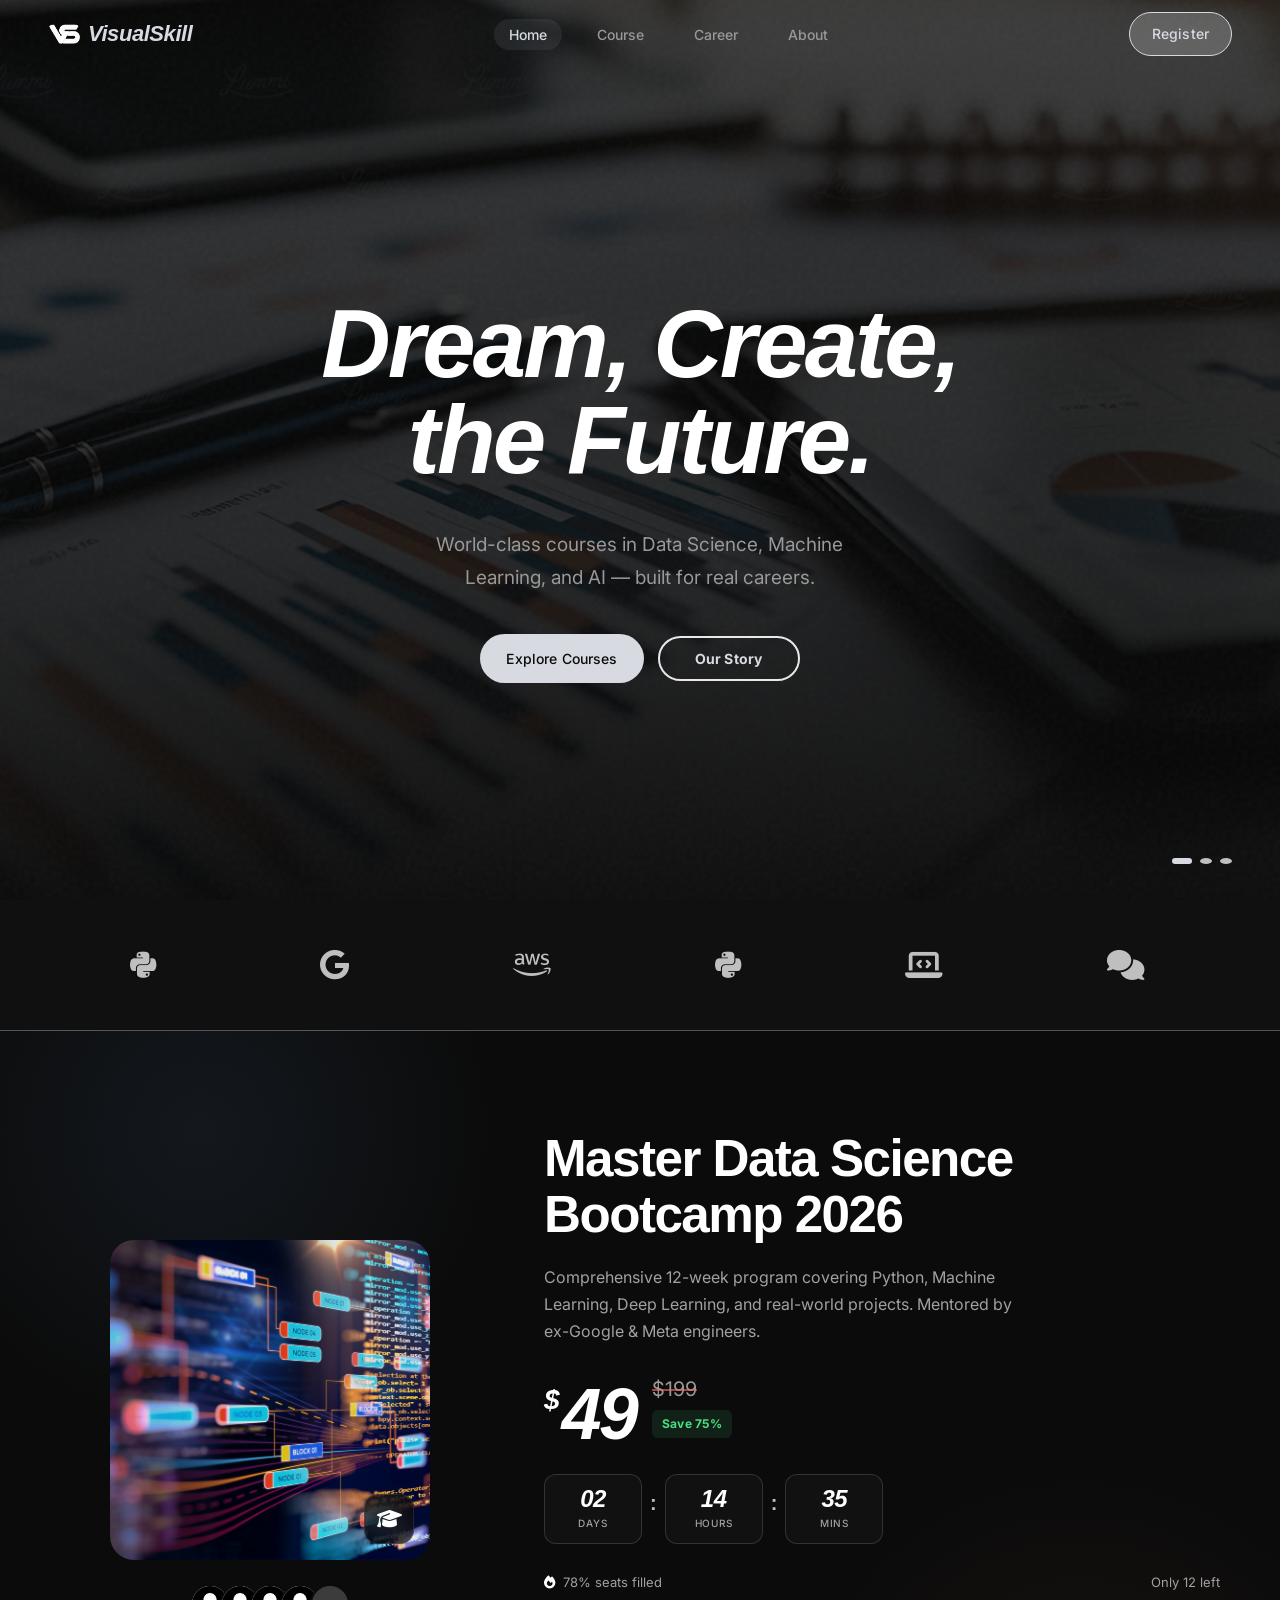
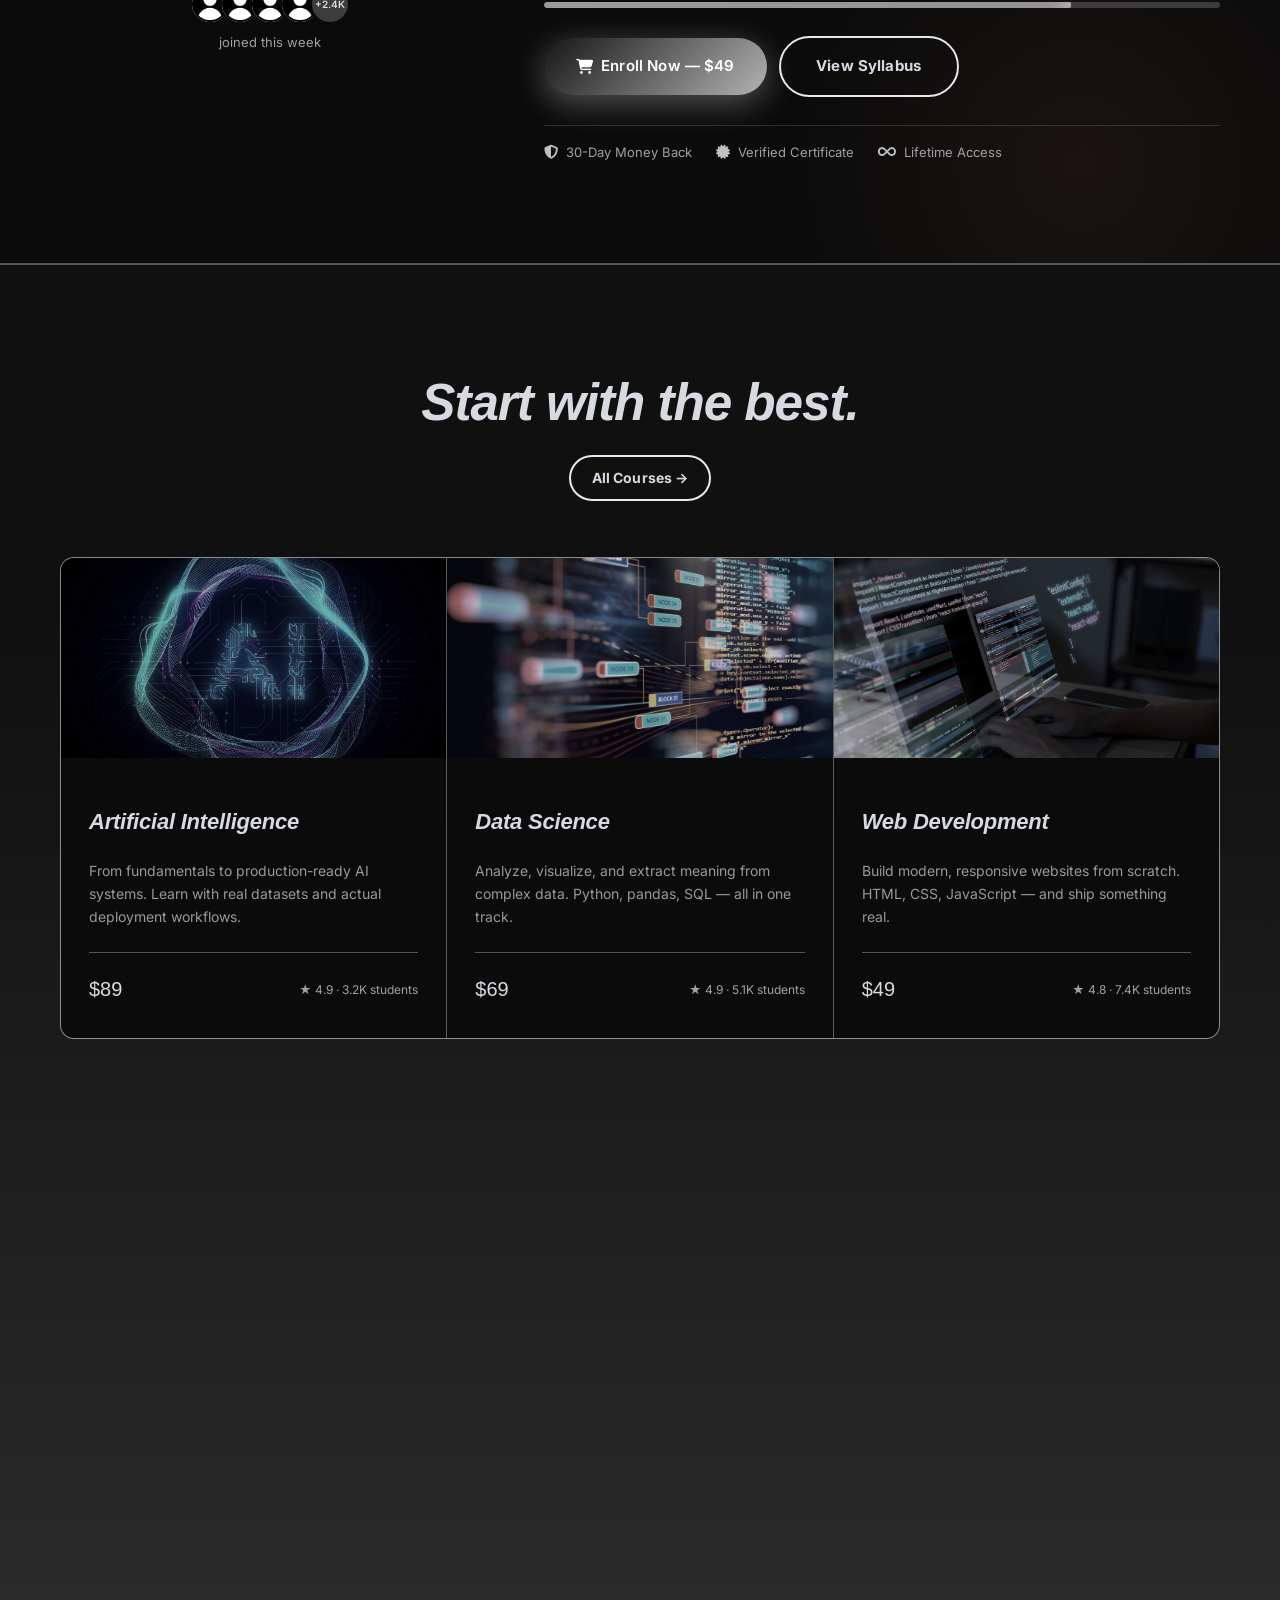
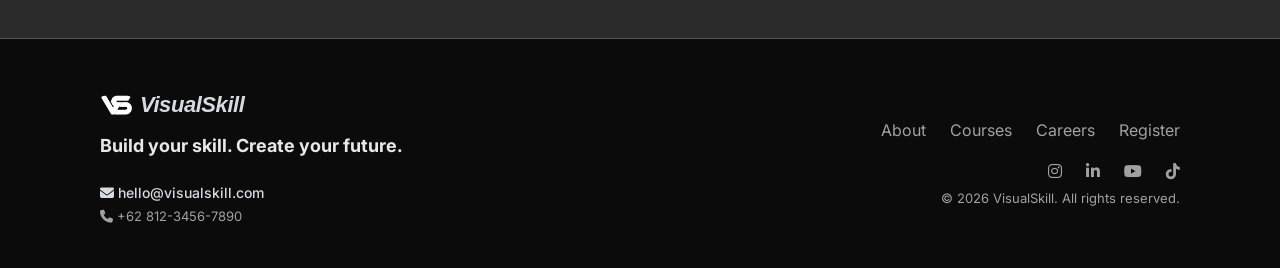
==== commit 716fbfe7: "fix: promo section" ====
--- a/index.html
+++ b/index.html
@@ -49,7 +49,7 @@
         <div class="hero-bg">
             <img src="assets/images/hero1.png" alt="Hero — Data Science" class="active">
             <img src="assets/images/hero2.png" alt="Hero — Machine Learning">
-            <img src="assets/images/hero3.png" alt="Hero — Artificial Intelligence">
+            <img src="assets/images/mlops.jpg" alt="Hero — Artificial Intelligence">
         </div>
 
         <div class="hero-content">
@@ -98,7 +98,7 @@
 
         <div class="container">
             <div class="promo-inner">
-                <!-- Left: Visual & Badge -->
+
                 <div class="promo-visual">
                     <div class="promo-image-wrap">
                         <img src="assets/images/ds.jpg" alt="Data Science Bootcamp" class="promo-image">
@@ -118,7 +118,6 @@
                     </div>
                 </div>
 
-                <!-- Right: Content -->
                 <div class="promo-content">
                     <h2 class="promo-title">
                         Master Data Science<br>
@@ -142,30 +141,24 @@
                         </div>
                     </div>
 
-                    <!-- Countdown -->
+                    <!-- timer -->
                     <div class="promo-countdown" id="promoCountdown">
                         <div class="countdown-item">
-                            <span class="countdown-num" id="cdDays">02</span>
+                            <span class="countdown-num">02</span>
                             <span class="countdown-label">Days</span>
                         </div>
                         <div class="countdown-sep">:</div>
                         <div class="countdown-item">
-                            <span class="countdown-num" id="cdHours">14</span>
+                            <span class="countdown-num">14</span>
                             <span class="countdown-label">Hours</span>
                         </div>
                         <div class="countdown-sep">:</div>
                         <div class="countdown-item">
-                            <span class="countdown-num" id="cdMinutes">35</span>
+                            <span class="countdown-num">35</span>
                             <span class="countdown-label">Mins</span>
                         </div>
-                        <div class="countdown-sep">:</div>
-                        <div class="countdown-item">
-                            <span class="countdown-num" id="cdSeconds">48</span>
-                            <span class="countdown-label">Secs</span>
-                        </div>
-                    </div>
-
-                    <!-- Progress Bar -->
+                    </div>
+
                     <div class="promo-progress">
                         <div class="promo-progress-label">
                             <span><i class="fa-solid fa-fire"></i> 78% seats filled</span>
@@ -176,7 +169,6 @@
                         </div>
                     </div>
 
-                    <!-- CTA -->
                     <div class="promo-actions">
                         <a href="register.html" class="btn promo-btn-primary">
                             <i class="fa-solid fa-cart-shopping"></i>
@@ -187,7 +179,6 @@
                         </a>
                     </div>
 
-                    <!-- Trust Badges -->
                     <div class="promo-trust">
                         <div class="promo-trust-item">
                             <i class="fa-solid fa-shield-halved"></i>
--- a/css/promo.css
+++ b/css/promo.css
@@ -72,6 +72,7 @@
 
 .promo-image:hover {
     filter: brightness(1) contrast(1.1);
+    rotate: 2deg;
     transform: scale(1.02);
 }
 
@@ -518,7 +519,7 @@
 
     .promo-btn-primary,
     .promo-btn-secondary {
-        width: 100%;
+        width: 80%;
         justify-content: center;
     }
 
